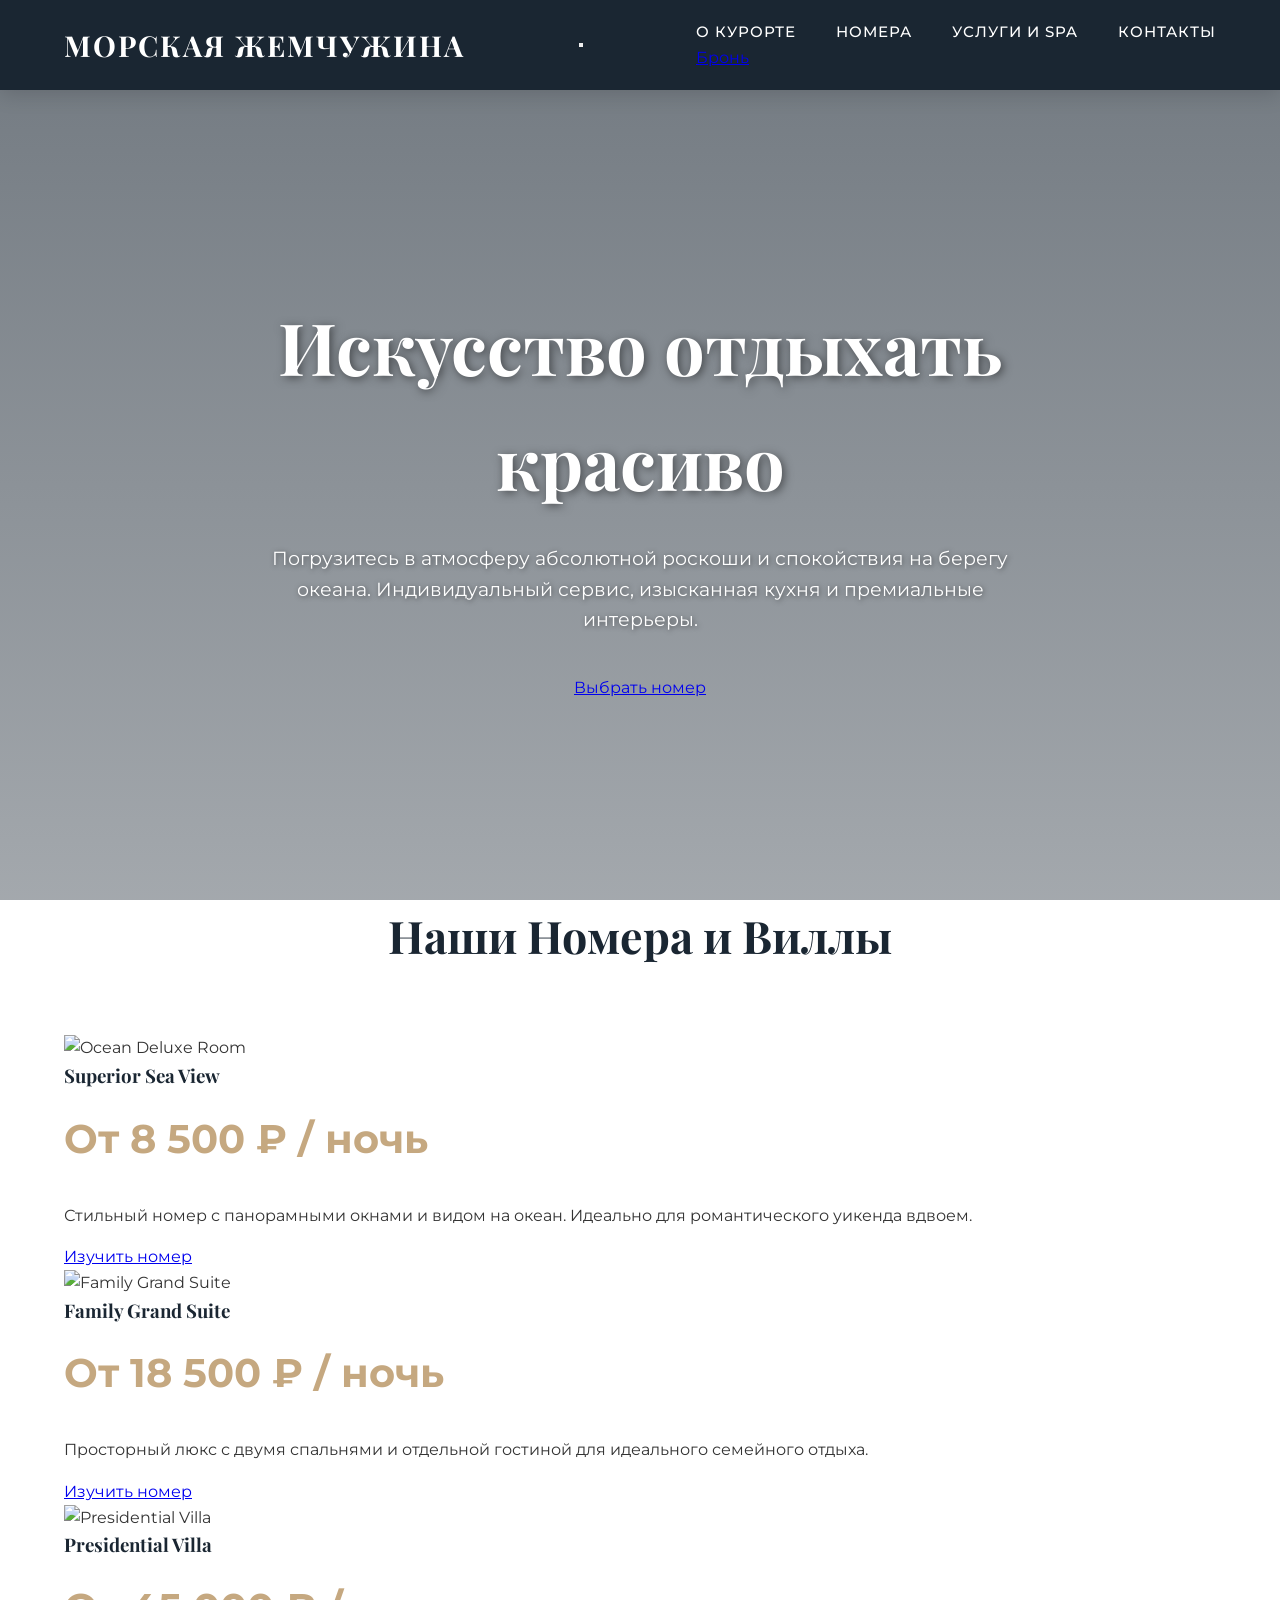
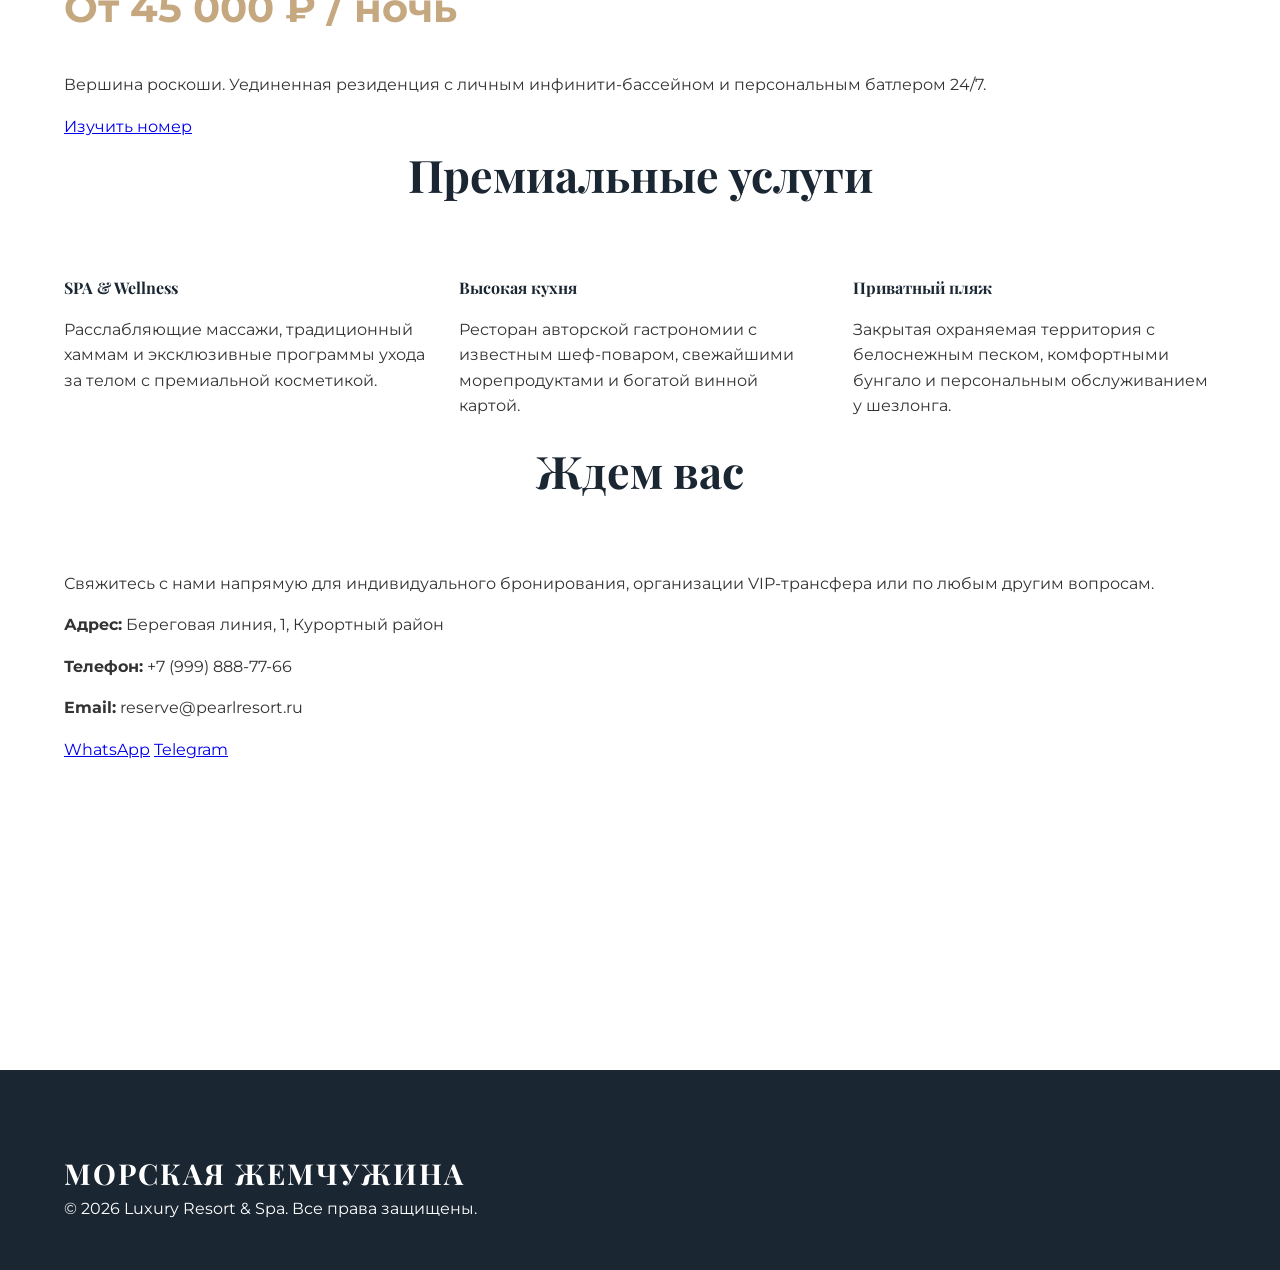
==== index.html @ 967116d2 "fixing the update problem" ====
<!DOCTYPE html>
<html lang="ru">
<head>
    <meta charset="UTF-8">
    <meta name="viewport" content="width=device-width, initial-scale=1.0">
    <meta name="description" content="Роскошный отдых в отеле Морская Жемчужина. Премиальные номера, SPA и безупречный сервис.">
    <title>Морская Жемчужина | Luxury Resort & Spa</title>
    <link rel="preconnect" href="https://fonts.googleapis.com">
    <link rel="preconnect" href="https://fonts.gstatic.com" crossorigin>
    <link href="https://fonts.googleapis.com/css2?family=Montserrat:wght@300;400;500;600&family=Playfair+Display:ital,wght@0,400;0,600;1,400&display=swap" rel="stylesheet">
    <link rel="stylesheet" href="style.css">
</head>

<body>

    <header id="navbar">
        <div class="container nav-wrapper">
            <a href="index.html" class="logo">Морская Жемчужина</a>

            <button
                type="button"
                class="nav-toggle"
                id="nav-toggle"
                aria-label="Открыть меню"
                aria-expanded="false"
                aria-controls="main-nav"
            >
                <span class="nav-toggle-bar"></span>
                <span class="nav-toggle-bar"></span>
                <span class="nav-toggle-bar"></span>
            </button>

            <nav id="main-nav" class="main-nav" aria-label="Основная навигация">
                <ul class="nav-links">
                    <li><a href="#about">О курорте</a></li>
                    <li><a href="#rooms">Номера</a></li>
                    <li><a href="#services">Услуги и SPA</a></li>
                    <li><a href="#contacts">Контакты</a></li>
                </ul>
                <a href="#rooms" class="btn btn-gold header-btn mobile-book-btn">Бронь</a>
            </nav>
        </div>
    </header>
    <div class="nav-overlay" id="nav-overlay" hidden></div>

    <section class="hero" id="about">
        <div class="hero-overlay"></div>
        <div class="hero-content container">
            <h1>Искусство отдыхать красиво</h1>
            <p>Погрузитесь в атмосферу абсолютной роскоши и спокойствия на берегу океана. Индивидуальный сервис, изысканная кухня и премиальные интерьеры.</p>
            <a href="#rooms" class="btn btn-gold">Выбрать номер</a>
        </div>
    </section>

    <section id="rooms" class="container">
        <h2 class="section-title">Наши Номера и Виллы</h2>
        <div class="grid">
            
           <div class="card">
            <div class="card-img-wrapper">
                    <img src="https://images.unsplash.com/photo-1611892440504-42a792e24d32?auto=format&fit=crop&w=600&q=80" alt="Ocean Deluxe Room">
                </div>
                         <h3>Superior Sea View</h3>
              <p class="price-tag">От 8 500 ₽ / ночь</p>
               <p class="room-desc">Стильный номер с панорамными окнами и видом на океан. Идеально для романтического уикенда вдвоем.</p>
         <a href="room-standard.html" class="btn btn-gold">Изучить номер</a>
</div>

            <div class="card">
                <div class="card-img-wrapper">
                    <img src="https://images.unsplash.com/photo-1560448204-e02f11c3d0e2?auto=format&fit=crop&w=600&q=80" alt="Family Grand Suite">
                </div>
                <h3>Family Grand Suite</h3>
                <p class="price-tag">От 18 500 ₽ / ночь</p>
                <p class="room-desc">Просторный люкс с двумя спальнями и отдельной гостиной для идеального семейного отдыха.</p>
                <a href="room-family.html" class="btn btn-gold">Изучить номер</a>
            </div>

            <div class="card">
                <div class="card-img-wrapper">
                    <img src="https://images.unsplash.com/photo-1510798831971-661eb04b3739?auto=format&fit=crop&w=600&q=80" alt="Presidential Villa">
                </div>
                <h3>Presidential Villa</h3>
                <p class="price-tag">От 45 000 ₽ / ночь</p>
                <p class="room-desc">Вершина роскоши. Уединенная резиденция с личным инфинити-бассейном и персональным батлером 24/7.</p>
                <a href="room-villa.html" class="btn btn-gold">Изучить номер</a>
            </div>

        </div>
    </section>

    <section id="services" class="services">
        <div class="container">
            <h2 class="section-title">Премиальные услуги</h2>
            <div class="services-grid">
                <div class="service-item">
                    <h4>SPA & Wellness</h4>
                    <p>Расслабляющие массажи, традиционный хаммам и эксклюзивные программы ухода за телом с премиальной косметикой.</p>
                </div>
                <div class="service-item">
                    <h4>Высокая кухня</h4>
                    <p>Ресторан авторской гастрономии с известным шеф-поваром, свежайшими морепродуктами и богатой винной картой.</p>
                </div>
                <div class="service-item">
                    <h4>Приватный пляж</h4>
                    <p>Закрытая охраняемая территория с белоснежным песком, комфортными бунгало и персональным обслуживанием у шезлонга.</p>
                </div>
            </div>
        </div>
    </section>

    <section id="contacts" class="container">
        <h2 class="section-title">Ждем вас</h2>
        <p class="contact-subtitle">Свяжитесь с нами напрямую для индивидуального бронирования, организации VIP-трансфера или по любым другим вопросам.</p>
        
        <div class="contact-wrapper">
            <div class="contact-info">
                <p><strong>Адрес:</strong> Береговая линия, 1, Курортный район</p>
                <p><strong>Телефон:</strong> +7 (999) 888-77-66</p>
                <p><strong>Email:</strong> reserve@pearlresort.ru</p>
                
                <div class="messengers">
                    <a href="https://wa.me/79998887766?text=Здравствуйте!%20Хочу%20узнать%20наличие%20свободных%20номеров." class="btn whatsapp" target="_blank">WhatsApp</a>
                    <a href="https://t.me/your_telegram" class="btn telegram" target="_blank">Telegram</a>
                </div>
            </div>
            
          <div class="map-container">
                    <iframe src="https://yandex.ru/map-widget/v1/?um=constructor%3Ayour_yandex_map_code_here&amp;source=constructor" width="100%" height="300" frameborder="0"></iframe>
                </div>
        </div>
    </section>

    <footer>
        <div class="container footer-content">
            <div class="logo">Морская Жемчужина</div>
            <p>&copy; 2026 Luxury Resort & Spa. Все права защищены.</p>
        </div>
    </footer>

    <script src="script.js"></script>

    <div id="lightbox-modal">
    <span class="lightbox-close">&times;</span>
    <button class="lightbox-prev">&#10094;</button>
    <img id="lightbox-image" src="" alt="Gallery Preview">
    <button class="lightbox-next">&#10095;</button>
</div>
</body>
</html>
---- style.css ----
/* ==========================================================================
   1. GLOBAL VARIABLES & THEME SETTINGS
   ========================================================================== */
:root {
    --primary-color: #c5a880;       /* Premium Gold / Accent */
    --primary-hover: #b0926a;       /* Darker Gold for hover states */
    --secondary-color: #1a2632;     /* Deep Luxury Slate / Navy */
    --bg-light: #f9f6f0;            /* Warm Vanilla White for backgrounds */
    --text-dark: #333333;           /* Main reading text */
    --text-light: #777777;          /* Secondary reading text */
    --white: #ffffff;
    --black: #000000;
    --border-color: #eaeaea;
    --transition-smooth: all 0.3s ease;
    --box-shadow: 0 10px 30px rgba(0, 0, 0, 0.08);
    --box-shadow-hover: 0 15px 40px rgba(0, 0, 0, 0.15);
}

/* ==========================================================================
   2. RESET & BASE TYPOGRAPHY
   ========================================================================== */
* {
    box-sizing: border-box;
    margin: 0;
    padding: 0;
}

html {
    scroll-behavior: smooth; /* Smooth anchor scrolling */
}

body {
    font-family: 'Montserrat', sans-serif;
    color: var(--text-dark);
    background-color: var(--white);
    line-height: 1.6;
    overflow-x: hidden;
}

/* Typography styles for headings */
h1, h2, h3, h4, h5, h6 {
    font-family: 'Playfair Display', serif;
    font-weight: 700;
    color: var(--secondary-color);
    margin-bottom: 1rem;
}

p {
    margin-bottom: 1rem;
}

/* Prevent layout scrolling when interactive layers (menus/galleries) are active */
body.no-scroll, body.lightbox-open {
    overflow: hidden !important;
}

.container {
    width: 90%;
    max-width: 1200px;
    margin: 0 auto;
}

/* ==========================================================================
   3. HEADER & DESKTOP NAVIGATION
   ========================================================================== */
header {
    background-color: var(--secondary-color);
    padding: 1.5rem 0;
    position: sticky;
    top: 0;
    z-index: 100;
    box-shadow: 0 4px 20px rgba(0,0,0,0.15);
    transition: background-color 0.4s ease, padding 0.4s ease;
}

header.header-scrolled {
    padding: 0.8rem 0;
    background-color: rgba(26, 38, 50, 0.95);
}

.nav-wrapper {
    display: flex;
    justify-content: space-between;
    align-items: center;
}

.logo {
    color: var(--white);
    font-family: 'Playfair Display', serif;
    font-size: 1.8rem;
    font-weight: 700;
    letter-spacing: 2px;
    text-transform: uppercase;
    text-decoration: none;
}

.logo span {
    color: var(--primary-color);
}

.nav-links {
    list-style: none;
    display: flex;
    gap: 2.5rem;
    align-items: center;
}

.nav-links a {
    color: var(--white);
    text-decoration: none;
    font-weight: 500;
    font-size: 0.95rem;
    text-transform: uppercase;
    letter-spacing: 1px;
    transition: var(--transition-smooth);
    position: relative;
}

/* Hover underline effect */
.nav-links a::after {
    content: '';
    position: absolute;
    bottom: -5px;
    left: 0;
    width: 0;
    height: 2px;
    background-color: var(--primary-color);
    transition: var(--transition-smooth);
}

.nav-links a:hover {
    color: var(--primary-color);
}

.nav-links a:hover::after {
    width: 100%;
}

/* ==========================================================================
   4. MOBILE NAVIGATION (HAMBURGER & OVERLAY) - FIXED BUG
   ========================================================================== */
.burger-menu {
    display: none;
    cursor: pointer;
    background: none;
    border: none;
    z-index: 102;
    padding: 5px;
}

.burger-bar {
    display: block;
    width: 30px;
    height: 3px;
    margin: 6px auto;
    background-color: var(--white);
    transition: var(--transition-smooth);
}

/* THE FIX: Overlay safely hidden until triggered */
.overlay {
    position: fixed;
    top: 0;
    left: 0;
    width: 100%;
    height: 100%;
    background-color: rgba(0, 0, 0, 0.7);
    z-index: 90;
    
    /* These prevent the layer from blocking your website */
    opacity: 0;
    visibility: hidden;
    pointer-events: none; 
    
    transition: opacity 0.3s ease, visibility 0.3s ease;
}

.overlay.active {
    opacity: 1;
    visibility: visible;
    pointer-events: auto; /* Catch clicks only when menu is open */
}

/* ==========================================================================
   5. HERO SECTION
   ========================================================================== */
.hero {
    height: 90vh;
    min-height: 600px;
    background: linear-gradient(rgba(26, 38, 50, 0.6), rgba(26, 38, 50, 0.4)), url('hero-bg.jpg') center/cover no-repeat;
    display: flex;
    align-items: center;
    text-align: center;
    position: relative;
}

.hero-content {
    max-width: 800px;
    margin: 0 auto;
    color: var(--white);
    padding: 0 20px;
}

.hero h1 {
    font-size: 4.5rem;
    color: var(--white);
    margin-bottom: 1.5rem;
    text-shadow: 2px 2px 10px rgba(0,0,0,0.5);
}

.hero p {
    font-size: 1.2rem;
    margin-bottom: 2.5rem;
    text-shadow: 1px 1px 5px rgba(0,0,0,0.5);
}

/* Primary Button Style */
.btn-primary {
    display: inline-block;
    padding: 15px 35px;
    background-color: var(--primary-color);
    color: var(--white);
    text-decoration: none;
    font-size: 1rem;
    font-weight: 600;
    text-transform: uppercase;
    letter-spacing: 1px;
    border: none;
    cursor: pointer;
    transition: var(--transition-smooth);
}

.btn-primary:hover {
    background-color: var(--primary-hover);
    transform: translateY(-3px);
    box-shadow: 0 10px 20px rgba(197, 168, 128, 0.3);
}

/* ==========================================================================
   6. ABOUT US SECTION
   ========================================================================== */
.about-section {
    padding: 6rem 0;
    background-color: var(--white);
}

.about-grid {
    display: grid;
    grid-template-columns: 1fr 1fr;
    gap: 4rem;
    align-items: center;
}

.about-text h2 {
    font-size: 2.5rem;
    margin-bottom: 1.5rem;
}

.about-text p {
    color: var(--text-light);
    font-size: 1.1rem;
    line-height: 1.8;
}

.about-image img {
    width: 100%;
    border-radius: 5px;
    box-shadow: var(--box-shadow);
}

/* ==========================================================================
   7. SERVICES / AMENITIES GRID
   ========================================================================== */
.services-section {
    padding: 6rem 0;
    background-color: var(--bg-light);
    text-align: center;
}

.services-section h2 {
    font-size: 2.5rem;
    margin-bottom: 3rem;
}

.services-grid {
    display: grid;
    grid-template-columns: repeat(auto-fit, minmax(250px, 1fr));
    gap: 2rem;
}

.service-card {
    background: var(--white);
    padding: 2.5rem;
    border-radius: 5px;
    box-shadow: var(--box-shadow);
    transition: var(--transition-smooth);
}

.service-card:hover {
    transform: translateY(-10px);
    box-shadow: var(--box-shadow-hover);
}

.service-card i {
    font-size: 3rem;
    color: var(--primary-color);
    margin-bottom: 1.5rem;
}

.service-card h3 {
    font-size: 1.4rem;
    margin-bottom: 1rem;
}

.service-card p {
    color: var(--text-light);
    font-size: 0.95rem;
}

/* ==========================================================================
   8. ROOM CATALOG (HOME PAGE CARDS)
   ========================================================================== */
.rooms-section {
    padding: 6rem 0;
    background-color: var(--white);
}

.section-title {
    text-align: center;
    font-size: 2.8rem;
    margin-bottom: 4rem;
}

.rooms-grid {
    display: grid;
    grid-template-columns: repeat(auto-fit, minmax(350px, 1fr));
    gap: 3rem;
}

.room-card {
    background-color: var(--white);
    border-radius: 8px;
    overflow: hidden;
    box-shadow: var(--box-shadow);
    transition: var(--transition-smooth);
}

.room-card:hover {
    box-shadow: var(--box-shadow-hover);
    transform: translateY(-5px);
}

.room-img-wrapper {
    width: 100%;
    height: 250px;
    overflow: hidden;
}

.room-img-wrapper img {
    width: 100%;
    height: 100%;
    object-fit: cover;
    transition: transform 0.5s ease;
}

.room-card:hover .room-img-wrapper img {
    transform: scale(1.05);
}

.room-details {
    padding: 2rem;
}

.room-details h3 {
    font-size: 1.6rem;
    margin-bottom: 0.5rem;
}

.room-price {
    font-size: 1.2rem;
    color: var(--primary-color);
    font-weight: 600;
    margin-bottom: 1rem;
}

.room-features {
    list-style: none;
    margin-bottom: 1.5rem;
    color: var(--text-light);
    font-size: 0.95rem;
}

.room-features li {
    margin-bottom: 0.5rem;
}

.room-features i {
    color: var(--primary-color);
    margin-right: 10px;
}

/* ==========================================================================
   9. INNER ROOM PAGES (DETAILED VIEWS)
   ========================================================================== */
.room-inner-header {
    background-color: var(--secondary-color);
    color: var(--white);
    padding: 4rem 0;
    text-align: center;
}

.room-inner-header h1 {
    color: var(--white);
    font-size: 3rem;
    margin-bottom: 0.5rem;
}

.room-inner-content {
    padding: 5rem 0;
}

.room-gallery-grid {
    display: grid;
    grid-template-columns: 2fr 1fr;
    grid-template-rows: 250px 250px;
    gap: 15px;
    margin-bottom: 3rem;
}

.gallery-main {
    grid-row: 1 / -1;
    height: 100%;
}

.gallery-sub {
    height: 100%;
}

.room-gallery-grid img {
    width: 100%;
    height: 100%;
    object-fit: cover;
    border-radius: 5px;
}

.room-description-split {
    display: grid;
    grid-template-columns: 2fr 1fr;
    gap: 4rem;
}

.room-specs h2 {
    font-size: 2rem;
    margin-bottom: 1.5rem;
    border-bottom: 2px solid var(--border-color);
    padding-bottom: 10px;
}

.room-specs p {
    font-size: 1.1rem;
    line-height: 1.8;
    color: var(--text-light);
    margin-bottom: 2rem;
}

.booking-sidebar {
    background-color: var(--bg-light);
    padding: 2.5rem;
    border-radius: 5px;
    border: 1px solid var(--border-color);
    position: sticky;
    top: 100px;
}

.booking-sidebar h3 {
    font-size: 1.8rem;
    margin-bottom: 1rem;
}

.price-tag {
    font-size: 2.5rem;
    color: var(--primary-color);
    font-weight: bold;
    margin-bottom: 2rem;
    display: block;
}

/* ==========================================================================
   10. INTERACTIVE LIGHTBOX GALLERY - FIXED BUG
   ========================================================================== */
/* Triggers for clicking thumbnails */
.gallery-clickable {
    cursor: pointer;
    transition: opacity 0.2s ease;
}

.gallery-clickable:hover {
    opacity: 0.85;
}

#lightbox-modal {
    position: fixed;
    top: 0;
    left: 0;
    width: 100%;
    height: 100%;
    background-color: rgba(0, 0, 0, 0.85);
    backdrop-filter: blur(10px);
    -webkit-backdrop-filter: blur(10px);
    z-index: 1000;
    display: flex;
    justify-content: center;
    align-items: center;
    
    /* THE FIX: Safe defaults to prevent blocking clicks */
    opacity: 0;
    visibility: hidden;
    pointer-events: none;
    
    transition: opacity 0.3s ease, visibility 0.3s ease;
}

#lightbox-modal.active {
    opacity: 1;
    visibility: visible;
    pointer-events: auto; /* Only intercepts clicks when open */
}

#lightbox-image {
    max-width: 85%;
    max-height: 85vh;
    border-radius: 8px;
    box-shadow: 0 20px 50px rgba(0,0,0,0.6);
    user-select: none;
}

.lightbox-close, .lightbox-prev, .lightbox-next {
    position: absolute;
    color: var(--white);
    font-size: 3rem;
    cursor: pointer;
    background: none;
    border: none;
    padding: 15px;
    transition: color 0.2s;
    z-index: 1001;
    outline: none;
}

.lightbox-close:hover, .lightbox-prev:hover, .lightbox-next:hover {
    color: var(--primary-color);
}

.lightbox-close { top: 20px; right: 40px; font-size: 4rem; }
.lightbox-prev { left: 40px; }
.lightbox-next { right: 40px; }

/* ==========================================================================
   11. FOOTER & CONTACTS
   ========================================================================== */
footer {
    background-color: var(--secondary-color);
    color: var(--white);
    padding: 5rem 0 2rem;
}

.footer-grid {
    display: grid;
    grid-template-columns: repeat(3, 1fr);
    gap: 3rem;
    margin-bottom: 3rem;
}

.footer-col h3 {
    font-family: 'Playfair Display', serif;
    font-size: 1.5rem;
    color: var(--white);
    margin-bottom: 1.5rem;
}

.footer-col p {
    color: #aaaaaa;
    line-height: 1.8;
}

.footer-links {
    list-style: none;
}

.footer-links li {
    margin-bottom: 0.8rem;
}

.footer-links a {
    color: #aaaaaa;
    text-decoration: none;
    transition: color 0.3s ease;
}

.footer-links a:hover {
    color: var(--primary-color);
}

.footer-socials {
    display: flex;
    gap: 15px;
    margin-top: 1rem;
}

.footer-socials a {
    color: var(--white);
    background-color: rgba(255, 255, 255, 0.1);
    width: 40px;
    height: 40px;
    display: flex;
    justify-content: center;
    align-items: center;
    border-radius: 50%;
    transition: var(--transition-smooth);
}

.footer-socials a:hover {
    background-color: var(--primary-color);
}

.footer-bottom {
    text-align: center;
    padding-top: 2rem;
    border-top: 1px solid rgba(255,255,255,0.1);
    color: #aaaaaa;
    font-size: 0.9rem;
}

/* WhatsApp specific button styling */
.btn-whatsapp {
    background-color: #25D366;
    color: white;
    width: 100%;
    text-align: center;
    display: block;
    margin-top: 1rem;
}
.btn-whatsapp:hover {
    background-color: #1ebe58;
}

/* ==========================================================================
   12. MEDIA QUERIES (MOBILE RESPONSIVENESS)
   ========================================================================== */
@media (max-width: 992px) {
    .about-grid {
        grid-template-columns: 1fr;
    }
    .room-gallery-grid {
        grid-template-columns: 1fr;
        grid-template-rows: 300px 200px 200px;
    }
    .room-description-split {
        grid-template-columns: 1fr;
    }
    .footer-grid {
        grid-template-columns: 1fr 1fr;
    }
}

@media (max-width: 768px) {
    /* Mobile Menu Drawer Activation */
    .burger-menu {
        display: block;
    }

    .nav-links {
        position: fixed;
        right: -100%;
        top: 0;
        width: 75%;
        height: 100vh;
        background-color: var(--secondary-color);
        flex-direction: column;
        justify-content: center;
        gap: 2.5rem;
        z-index: 101;
        box-shadow: -5px 0 25px rgba(0,0,0,0.5);
        transition: right 0.4s ease;
    }

    .nav-links.active {
        right: 0;
    }

    /* Burger Animation */
    .burger-menu.active .burger-bar:nth-child(1) {
        transform: translateY(9px) rotate(45deg);
    }
    .burger-menu.active .burger-bar:nth-child(2) {
        opacity: 0;
    }
    .burger-menu.active .burger-bar:nth-child(3) {
        transform: translateY(-9px) rotate(-45deg);
    }

    /* Section Adjustments */
    .hero h1 { font-size: 3rem; }
    .section-title { font-size: 2.2rem; }
    .footer-grid { grid-template-columns: 1fr; }
    
    /* Lightbox Mobile Fixes */
    #lightbox-image {
        max-width: 95%;
    }
    .lightbox-prev, .lightbox-next {
        display: none; /* User swipes on mobile */
    }
    .lightbox-close {
        top: 15px;
        right: 20px;
        font-size: 3rem;
    }
}
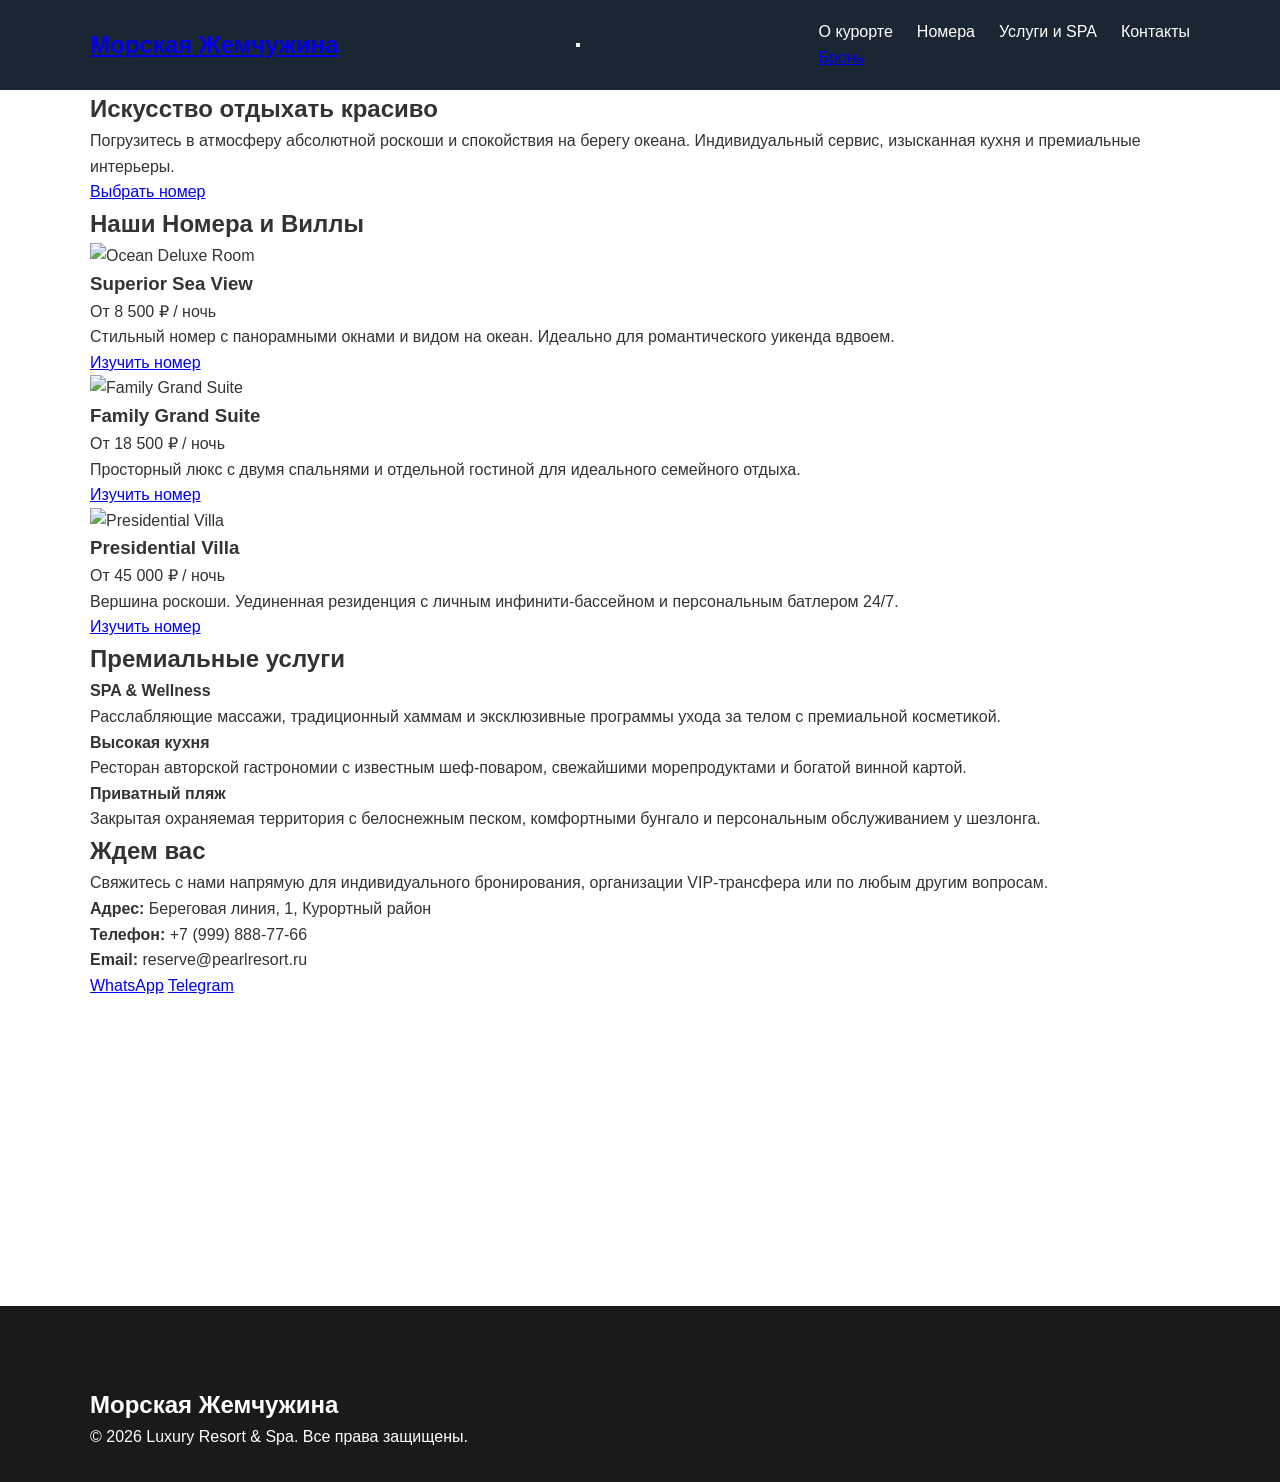
==== commit 8076c95d: "fix of css 2" ====
--- a/index.html
+++ b/index.html
@@ -8,7 +8,7 @@
     <link rel="preconnect" href="https://fonts.googleapis.com">
     <link rel="preconnect" href="https://fonts.gstatic.com" crossorigin>
     <link href="https://fonts.googleapis.com/css2?family=Montserrat:wght@300;400;500;600&family=Playfair+Display:ital,wght@0,400;0,600;1,400&display=swap" rel="stylesheet">
-    <link rel="stylesheet" href="style.css">
+    <link rel="stylesheet" href="style.css?v=2">
 </head>
 
 <body>
--- a/style.css
+++ b/style.css
@@ -1,554 +1,212 @@
 /* ==========================================================================
-   1. GLOBAL VARIABLES & THEME SETTINGS
-   ========================================================================== */
+   HOTEL WEBSITE - FINAL ASSEMBLED STYLE.CSS
+   ========================================================================== */
+
 :root {
-    --primary-color: #c5a880;       /* Premium Gold / Accent */
-    --primary-hover: #b0926a;       /* Darker Gold for hover states */
-    --secondary-color: #1a2632;     /* Deep Luxury Slate / Navy */
-    --bg-light: #f9f6f0;            /* Warm Vanilla White for backgrounds */
-    --text-dark: #333333;           /* Main reading text */
-    --text-light: #777777;          /* Secondary reading text */
+    --primary-color: #d4af37; /* Gold */
+    --secondary-color: #1a1a1a; /* Dark/Luxury */
     --white: #ffffff;
-    --black: #000000;
-    --border-color: #eaeaea;
+    --text-color: #333333;
     --transition-smooth: all 0.3s ease;
-    --box-shadow: 0 10px 30px rgba(0, 0, 0, 0.08);
-    --box-shadow-hover: 0 15px 40px rgba(0, 0, 0, 0.15);
-}
-
-/* ==========================================================================
-   2. RESET & BASE TYPOGRAPHY
-   ========================================================================== */
-* {
-    box-sizing: border-box;
-    margin: 0;
-    padding: 0;
-}
-
-html {
-    scroll-behavior: smooth; /* Smooth anchor scrolling */
-}
-
-body {
-    font-family: 'Montserrat', sans-serif;
-    color: var(--text-dark);
-    background-color: var(--white);
-    line-height: 1.6;
-    overflow-x: hidden;
-}
-
-/* Typography styles for headings */
-h1, h2, h3, h4, h5, h6 {
-    font-family: 'Playfair Display', serif;
-    font-weight: 700;
-    color: var(--secondary-color);
-    margin-bottom: 1rem;
-}
-
-p {
-    margin-bottom: 1rem;
-}
-
-/* Prevent layout scrolling when interactive layers (menus/galleries) are active */
-body.no-scroll, body.lightbox-open {
-    overflow: hidden !important;
-}
-
-.container {
-    width: 90%;
-    max-width: 1200px;
-    margin: 0 auto;
-}
-
-/* ==========================================================================
-   3. HEADER & DESKTOP NAVIGATION
-   ========================================================================== */
-header {
-    background-color: var(--secondary-color);
-    padding: 1.5rem 0;
-    position: sticky;
-    top: 0;
-    z-index: 100;
-    box-shadow: 0 4px 20px rgba(0,0,0,0.15);
-    transition: background-color 0.4s ease, padding 0.4s ease;
-}
-
-header.header-scrolled {
-    padding: 0.8rem 0;
-    background-color: rgba(26, 38, 50, 0.95);
-}
-
-.nav-wrapper {
-    display: flex;
-    justify-content: space-between;
-    align-items: center;
-}
-
-.logo {
-    color: var(--white);
-    font-family: 'Playfair Display', serif;
-    font-size: 1.8rem;
-    font-weight: 700;
-    letter-spacing: 2px;
-    text-transform: uppercase;
-    text-decoration: none;
-}
-
-.logo span {
+}
+
+* { 
+    margin: 0; 
+    padding: 0; 
+    box-sizing: border-box; 
+}
+
+body { 
+    font-family: 'Inter', sans-serif; 
+    color: var(--text-color); 
+    line-height: 1.6; 
+}
+
+/* ==========================================================================
+   1. GLOBAL FIXES (IMAGES & ICONS)
+   ========================================================================== */
+/* THE FIX: Prevents large images from exploding past their containers */
+img {
+    max-width: 100%;
+    height: auto;
+    object-fit: cover;
+}
+
+/* THE FIX: Forces all icons to use the gold primary color */
+i, .fas, .fab, .icon, svg {
     color: var(--primary-color);
 }
 
-.nav-links {
-    list-style: none;
-    display: flex;
-    gap: 2.5rem;
-    align-items: center;
-}
-
-.nav-links a {
-    color: var(--white);
-    text-decoration: none;
-    font-weight: 500;
-    font-size: 0.95rem;
-    text-transform: uppercase;
-    letter-spacing: 1px;
-    transition: var(--transition-smooth);
-    position: relative;
-}
-
-/* Hover underline effect */
-.nav-links a::after {
-    content: '';
-    position: absolute;
-    bottom: -5px;
-    left: 0;
-    width: 0;
-    height: 2px;
-    background-color: var(--primary-color);
-    transition: var(--transition-smooth);
+.container { 
+    width: 90%; 
+    max-width: 1100px; 
+    margin: 0 auto; 
+}
+
+/* ==========================================================================
+   2. NAVIGATION & HEADER
+   ========================================================================== */
+header { 
+    background-color: var(--secondary-color); 
+    color: var(--white); 
+    padding: 1rem 0; 
+    position: sticky; 
+    top: 0; 
+    z-index: 100; 
+}
+
+.nav-wrapper { 
+    display: flex; 
+    justify-content: space-between; 
+    align-items: center; 
+}
+
+.logo { 
+    font-size: 1.5rem; 
+    font-weight: bold; 
+}
+
+.nav-links { 
+    list-style: none; 
+    display: flex; 
+    gap: 1.5rem; 
+}
+
+.nav-links a { 
+    color: var(--white); 
+    text-decoration: none; 
+    font-weight: 500; 
+    transition: color 0.3s ease;
 }
 
 .nav-links a:hover {
     color: var(--primary-color);
 }
 
-.nav-links a:hover::after {
-    width: 100%;
-}
-
-/* ==========================================================================
-   4. MOBILE NAVIGATION (HAMBURGER & OVERLAY) - FIXED BUG
-   ========================================================================== */
+/* Burger Menu (Hidden on Desktop) */
 .burger-menu {
     display: none;
     cursor: pointer;
-    background: none;
-    border: none;
     z-index: 102;
-    padding: 5px;
 }
 
 .burger-bar {
-    display: block;
-    width: 30px;
+    width: 25px;
     height: 3px;
-    margin: 6px auto;
     background-color: var(--white);
-    transition: var(--transition-smooth);
-}
-
-/* THE FIX: Overlay safely hidden until triggered */
-.overlay {
-    position: fixed;
-    top: 0;
-    left: 0;
-    width: 100%;
-    height: 100%;
-    background-color: rgba(0, 0, 0, 0.7);
-    z-index: 90;
-    
-    /* These prevent the layer from blocking your website */
-    opacity: 0;
-    visibility: hidden;
-    pointer-events: none; 
-    
-    transition: opacity 0.3s ease, visibility 0.3s ease;
-}
-
-.overlay.active {
-    opacity: 1;
-    visibility: visible;
-    pointer-events: auto; /* Catch clicks only when menu is open */
-}
-
-/* ==========================================================================
-   5. HERO SECTION
-   ========================================================================== */
-.hero {
-    height: 90vh;
-    min-height: 600px;
-    background: linear-gradient(rgba(26, 38, 50, 0.6), rgba(26, 38, 50, 0.4)), url('hero-bg.jpg') center/cover no-repeat;
-    display: flex;
-    align-items: center;
-    text-align: center;
-    position: relative;
-}
-
-.hero-content {
-    max-width: 800px;
-    margin: 0 auto;
-    color: var(--white);
-    padding: 0 20px;
-}
-
-.hero h1 {
-    font-size: 4.5rem;
-    color: var(--white);
-    margin-bottom: 1.5rem;
-    text-shadow: 2px 2px 10px rgba(0,0,0,0.5);
-}
-
-.hero p {
-    font-size: 1.2rem;
-    margin-bottom: 2.5rem;
-    text-shadow: 1px 1px 5px rgba(0,0,0,0.5);
-}
-
-/* Primary Button Style */
-.btn-primary {
-    display: inline-block;
-    padding: 15px 35px;
-    background-color: var(--primary-color);
-    color: var(--white);
-    text-decoration: none;
-    font-size: 1rem;
-    font-weight: 600;
-    text-transform: uppercase;
-    letter-spacing: 1px;
-    border: none;
-    cursor: pointer;
-    transition: var(--transition-smooth);
-}
-
-.btn-primary:hover {
-    background-color: var(--primary-hover);
-    transform: translateY(-3px);
-    box-shadow: 0 10px 20px rgba(197, 168, 128, 0.3);
-}
-
-/* ==========================================================================
-   6. ABOUT US SECTION
-   ========================================================================== */
-.about-section {
-    padding: 6rem 0;
-    background-color: var(--white);
-}
-
-.about-grid {
-    display: grid;
-    grid-template-columns: 1fr 1fr;
-    gap: 4rem;
-    align-items: center;
-}
-
-.about-text h2 {
-    font-size: 2.5rem;
-    margin-bottom: 1.5rem;
-}
-
-.about-text p {
-    color: var(--text-light);
-    font-size: 1.1rem;
-    line-height: 1.8;
-}
-
-.about-image img {
-    width: 100%;
-    border-radius: 5px;
-    box-shadow: var(--box-shadow);
-}
-
-/* ==========================================================================
-   7. SERVICES / AMENITIES GRID
-   ========================================================================== */
-.services-section {
-    padding: 6rem 0;
-    background-color: var(--bg-light);
-    text-align: center;
-}
-
-.services-section h2 {
-    font-size: 2.5rem;
-    margin-bottom: 3rem;
-}
-
-.services-grid {
-    display: grid;
-    grid-template-columns: repeat(auto-fit, minmax(250px, 1fr));
+    margin: 5px 0;
+    transition: all 0.3s ease;
+}
+
+/* ==========================================================================
+   3. INNER ROOM PAGE SPECIFICS
+   ========================================================================== */
+.room-inner-header { 
+    background-color: var(--secondary-color); 
+    color: var(--white); 
+    padding: 4rem 0; 
+    text-align: center; 
+}
+
+.room-inner-header h1 { 
+    color: var(--white); 
+    font-size: 3rem; 
+    margin-bottom: 0.5rem; 
+}
+
+.room-inner-content { 
+    padding: 5rem 0; 
+}
+
+.room-gallery-grid { 
+    display: grid; 
+    grid-template-columns: 2fr 1fr; 
+    grid-template-rows: 250px 250px; 
+    gap: 15px; 
+    margin-bottom: 3rem; 
+}
+
+.gallery-main { 
+    grid-row: 1 / -1; 
+    height: 100%; 
+}
+
+.gallery-sub { 
+    height: 100%; 
+}
+
+.room-gallery-grid img { 
+    width: 100%; 
+    height: 100%; 
+    object-fit: cover; 
+    border-radius: 5px; 
+}
+
+.room-description-split { 
+    display: grid; 
     gap: 2rem;
 }
 
-.service-card {
-    background: var(--white);
-    padding: 2.5rem;
-    border-radius: 5px;
-    box-shadow: var(--box-shadow);
-    transition: var(--transition-smooth);
-}
-
-.service-card:hover {
-    transform: translateY(-10px);
-    box-shadow: var(--box-shadow-hover);
-}
-
-.service-card i {
-    font-size: 3rem;
-    color: var(--primary-color);
-    margin-bottom: 1.5rem;
-}
-
-.service-card h3 {
-    font-size: 1.4rem;
-    margin-bottom: 1rem;
-}
-
-.service-card p {
-    color: var(--text-light);
-    font-size: 0.95rem;
-}
-
-/* ==========================================================================
-   8. ROOM CATALOG (HOME PAGE CARDS)
-   ========================================================================== */
-.rooms-section {
-    padding: 6rem 0;
-    background-color: var(--white);
-}
-
-.section-title {
-    text-align: center;
-    font-size: 2.8rem;
-    margin-bottom: 4rem;
-}
-
-.rooms-grid {
-    display: grid;
-    grid-template-columns: repeat(auto-fit, minmax(350px, 1fr));
-    gap: 3rem;
-}
-
-.room-card {
-    background-color: var(--white);
-    border-radius: 8px;
-    overflow: hidden;
-    box-shadow: var(--box-shadow);
-    transition: var(--transition-smooth);
-}
-
-.room-card:hover {
-    box-shadow: var(--box-shadow-hover);
-    transform: translateY(-5px);
-}
-
-.room-img-wrapper {
-    width: 100%;
-    height: 250px;
-    overflow: hidden;
-}
-
-.room-img-wrapper img {
-    width: 100%;
-    height: 100%;
-    object-fit: cover;
-    transition: transform 0.5s ease;
-}
-
-.room-card:hover .room-img-wrapper img {
-    transform: scale(1.05);
-}
-
-.room-details {
-    padding: 2rem;
-}
-
-.room-details h3 {
-    font-size: 1.6rem;
-    margin-bottom: 0.5rem;
-}
-
-.room-price {
-    font-size: 1.2rem;
-    color: var(--primary-color);
-    font-weight: 600;
-    margin-bottom: 1rem;
-}
-
-.room-features {
-    list-style: none;
-    margin-bottom: 1.5rem;
-    color: var(--text-light);
-    font-size: 0.95rem;
-}
-
-.room-features li {
-    margin-bottom: 0.5rem;
-}
-
-.room-features i {
-    color: var(--primary-color);
-    margin-right: 10px;
-}
-
-/* ==========================================================================
-   9. INNER ROOM PAGES (DETAILED VIEWS)
-   ========================================================================== */
-.room-inner-header {
-    background-color: var(--secondary-color);
-    color: var(--white);
-    padding: 4rem 0;
-    text-align: center;
-}
-
-.room-inner-header h1 {
-    color: var(--white);
-    font-size: 3rem;
-    margin-bottom: 0.5rem;
-}
-
-.room-inner-content {
-    padding: 5rem 0;
-}
-
-.room-gallery-grid {
-    display: grid;
-    grid-template-columns: 2fr 1fr;
-    grid-template-rows: 250px 250px;
-    gap: 15px;
-    margin-bottom: 3rem;
-}
-
-.gallery-main {
-    grid-row: 1 / -1;
-    height: 100%;
-}
-
-.gallery-sub {
-    height: 100%;
-}
-
-.room-gallery-grid img {
-    width: 100%;
-    height: 100%;
-    object-fit: cover;
-    border-radius: 5px;
-}
-
-.room-description-split {
-    display: grid;
-    grid-template-columns: 2fr 1fr;
-    gap: 4rem;
-}
-
-.room-specs h2 {
-    font-size: 2rem;
-    margin-bottom: 1.5rem;
-    border-bottom: 2px solid var(--border-color);
-    padding-bottom: 10px;
-}
-
-.room-specs p {
-    font-size: 1.1rem;
-    line-height: 1.8;
-    color: var(--text-light);
-    margin-bottom: 2rem;
-}
-
-.booking-sidebar {
-    background-color: var(--bg-light);
-    padding: 2.5rem;
-    border-radius: 5px;
-    border: 1px solid var(--border-color);
-    position: sticky;
-    top: 100px;
-}
-
-.booking-sidebar h3 {
-    font-size: 1.8rem;
-    margin-bottom: 1rem;
-}
-
-.price-tag {
-    font-size: 2.5rem;
-    color: var(--primary-color);
-    font-weight: bold;
-    margin-bottom: 2rem;
-    display: block;
-}
-
-/* ==========================================================================
-   10. INTERACTIVE LIGHTBOX GALLERY - FIXED BUG
-   ========================================================================== */
-/* Triggers for clicking thumbnails */
-.gallery-clickable {
-    cursor: pointer;
-    transition: opacity 0.2s ease;
-}
-
-.gallery-clickable:hover {
-    opacity: 0.85;
+/* ==========================================================================
+   4. INTERACTIVE LIGHTBOX GALLERY
+   ========================================================================== */
+.gallery-clickable { 
+    cursor: pointer; 
+    transition: opacity 0.2s ease; 
+}
+
+.gallery-clickable:hover { 
+    opacity: 0.85; 
 }
 
 #lightbox-modal {
-    position: fixed;
-    top: 0;
-    left: 0;
-    width: 100%;
+    position: fixed; 
+    top: 0; 
+    left: 0; 
+    width: 100%; 
     height: 100%;
     background-color: rgba(0, 0, 0, 0.85);
     backdrop-filter: blur(10px);
     -webkit-backdrop-filter: blur(10px);
-    z-index: 1000;
-    display: flex;
-    justify-content: center;
+    z-index: 1000; 
+    display: flex; 
+    justify-content: center; 
     align-items: center;
-    
-    /* THE FIX: Safe defaults to prevent blocking clicks */
-    opacity: 0;
-    visibility: hidden;
+    opacity: 0; 
+    visibility: hidden; 
     pointer-events: none;
-    
     transition: opacity 0.3s ease, visibility 0.3s ease;
 }
 
-#lightbox-modal.active {
-    opacity: 1;
-    visibility: visible;
-    pointer-events: auto; /* Only intercepts clicks when open */
+#lightbox-modal.active { 
+    opacity: 1; 
+    visibility: visible; 
+    pointer-events: auto; 
 }
 
 #lightbox-image {
-    max-width: 85%;
-    max-height: 85vh;
+    max-width: 85%; 
+    max-height: 85vh; 
     border-radius: 8px;
-    box-shadow: 0 20px 50px rgba(0,0,0,0.6);
+    box-shadow: 0 20px 50px rgba(0,0,0,0.6); 
     user-select: none;
 }
 
 .lightbox-close, .lightbox-prev, .lightbox-next {
-    position: absolute;
-    color: var(--white);
-    font-size: 3rem;
+    position: absolute; 
+    color: var(--white); 
+    font-size: 3rem; 
     cursor: pointer;
-    background: none;
-    border: none;
-    padding: 15px;
+    background: none; 
+    border: none; 
+    padding: 15px; 
     transition: color 0.2s;
-    z-index: 1001;
+    z-index: 1001; 
     outline: none;
 }
 
-.lightbox-close:hover, .lightbox-prev:hover, .lightbox-next:hover {
-    color: var(--primary-color);
+.lightbox-close:hover, .lightbox-prev:hover, .lightbox-next:hover { 
+    color: var(--primary-color); 
 }
 
 .lightbox-close { top: 20px; right: 40px; font-size: 4rem; }
@@ -556,137 +214,107 @@
 .lightbox-next { right: 40px; }
 
 /* ==========================================================================
-   11. FOOTER & CONTACTS
-   ========================================================================== */
-footer {
-    background-color: var(--secondary-color);
-    color: var(--white);
-    padding: 5rem 0 2rem;
-}
-
-.footer-grid {
-    display: grid;
-    grid-template-columns: repeat(3, 1fr);
-    gap: 3rem;
-    margin-bottom: 3rem;
-}
-
-.footer-col h3 {
-    font-family: 'Playfair Display', serif;
-    font-size: 1.5rem;
-    color: var(--white);
-    margin-bottom: 1.5rem;
-}
-
-.footer-col p {
-    color: #aaaaaa;
-    line-height: 1.8;
-}
-
-.footer-links {
-    list-style: none;
-}
-
-.footer-links li {
-    margin-bottom: 0.8rem;
-}
-
-.footer-links a {
-    color: #aaaaaa;
-    text-decoration: none;
-    transition: color 0.3s ease;
-}
-
-.footer-links a:hover {
-    color: var(--primary-color);
-}
-
-.footer-socials {
-    display: flex;
-    gap: 15px;
-    margin-top: 1rem;
-}
-
-.footer-socials a {
-    color: var(--white);
-    background-color: rgba(255, 255, 255, 0.1);
-    width: 40px;
-    height: 40px;
-    display: flex;
-    justify-content: center;
-    align-items: center;
-    border-radius: 50%;
-    transition: var(--transition-smooth);
-}
-
-.footer-socials a:hover {
-    background-color: var(--primary-color);
-}
-
-.footer-bottom {
-    text-align: center;
-    padding-top: 2rem;
-    border-top: 1px solid rgba(255,255,255,0.1);
-    color: #aaaaaa;
-    font-size: 0.9rem;
-}
-
-/* WhatsApp specific button styling */
-.btn-whatsapp {
-    background-color: #25D366;
-    color: white;
-    width: 100%;
-    text-align: center;
-    display: block;
-    margin-top: 1rem;
-}
-.btn-whatsapp:hover {
-    background-color: #1ebe58;
-}
-
-/* ==========================================================================
-   12. MEDIA QUERIES (MOBILE RESPONSIVENESS)
+   5. FOOTER & CONTACTS
+   ========================================================================== */
+footer { 
+    background-color: var(--secondary-color); 
+    color: var(--white); 
+    padding: 5rem 0 2rem; 
+}
+
+.footer-grid { 
+    display: grid; 
+    grid-template-columns: repeat(3, 1fr); 
+    gap: 3rem; 
+    margin-bottom: 3rem; 
+}
+
+.footer-col h3 { 
+    font-family: 'Playfair Display', serif; 
+    font-size: 1.5rem; 
+    color: var(--white); 
+    margin-bottom: 1.5rem; 
+}
+
+.footer-col p { 
+    color: #aaaaaa; 
+    line-height: 1.8; 
+}
+
+.footer-links { list-style: none; }
+.footer-links li { margin-bottom: 0.8rem; }
+.footer-links a { color: #aaaaaa; text-decoration: none; transition: color 0.3s ease; }
+.footer-links a:hover { color: var(--primary-color); }
+
+.footer-socials { display: flex; gap: 15px; margin-top: 1rem; }
+.footer-socials a { 
+    color: var(--white); 
+    background-color: rgba(255, 255, 255, 0.1); 
+    width: 40px; 
+    height: 40px; 
+    display: flex; 
+    justify-content: center; 
+    align-items: center; 
+    border-radius: 50%; 
+    transition: var(--transition-smooth); 
+}
+.footer-socials a:hover { background-color: var(--primary-color); }
+
+.footer-bottom { 
+    text-align: center; 
+    padding-top: 2rem; 
+    border-top: 1px solid rgba(255,255,255,0.1); 
+    color: #aaaaaa; 
+    font-size: 0.9rem; 
+}
+
+.btn-whatsapp { 
+    background-color: #25D366; 
+    color: white; 
+    width: 100%; 
+    text-align: center; 
+    display: block; 
+    margin-top: 1rem; 
+    padding: 10px; 
+    border-radius: 5px; 
+    text-decoration: none; 
+    font-weight: bold;
+}
+.btn-whatsapp:hover { background-color: #1ebe58; }
+
+/* ==========================================================================
+   6. MEDIA QUERIES (MOBILE RESPONSIVENESS)
    ========================================================================== */
 @media (max-width: 992px) {
-    .about-grid {
-        grid-template-columns: 1fr;
-    }
+    .about-grid { grid-template-columns: 1fr; }
     .room-gallery-grid {
         grid-template-columns: 1fr;
         grid-template-rows: 300px 200px 200px;
     }
-    .room-description-split {
-        grid-template-columns: 1fr;
-    }
-    .footer-grid {
-        grid-template-columns: 1fr 1fr;
-    }
+    .room-description-split { grid-template-columns: 1fr; }
+    .footer-grid { grid-template-columns: 1fr 1fr; }
 }
 
 @media (max-width: 768px) {
     /* Mobile Menu Drawer Activation */
-    .burger-menu {
-        display: block;
-    }
-
+    .burger-menu { display: block; }
+    
     .nav-links {
-        position: fixed;
-        right: -100%;
-        top: 0;
-        width: 75%;
+        position: fixed; 
+        right: -100%; 
+        top: 0; 
+        width: 75%; 
         height: 100vh;
-        background-color: var(--secondary-color);
+        background-color: var(--secondary-color); 
         flex-direction: column;
-        justify-content: center;
-        gap: 2.5rem;
+        justify-content: center; 
+        gap: 2.5rem; 
         z-index: 101;
-        box-shadow: -5px 0 25px rgba(0,0,0,0.5);
+        box-shadow: -5px 0 25px rgba(0,0,0,0.5); 
         transition: right 0.4s ease;
     }
-
-    .nav-links.active {
-        right: 0;
-    }
+    
+    .nav-links.active { right: 0; }
 
     /* Burger Animation */
     .burger-menu.active .burger-bar:nth-child(1) {
@@ -705,16 +333,11 @@
     .footer-grid { grid-template-columns: 1fr; }
     
     /* Lightbox Mobile Fixes */
-    #lightbox-image {
-        max-width: 95%;
-    }
-    .lightbox-prev, .lightbox-next {
-        display: none; /* User swipes on mobile */
-    }
+    #lightbox-image { max-width: 95%; }
+    .lightbox-prev, .lightbox-next { display: none; /* User swipes on mobile */ }
     .lightbox-close {
         top: 15px;
         right: 20px;
         font-size: 3rem;
     }
-}
-
+}
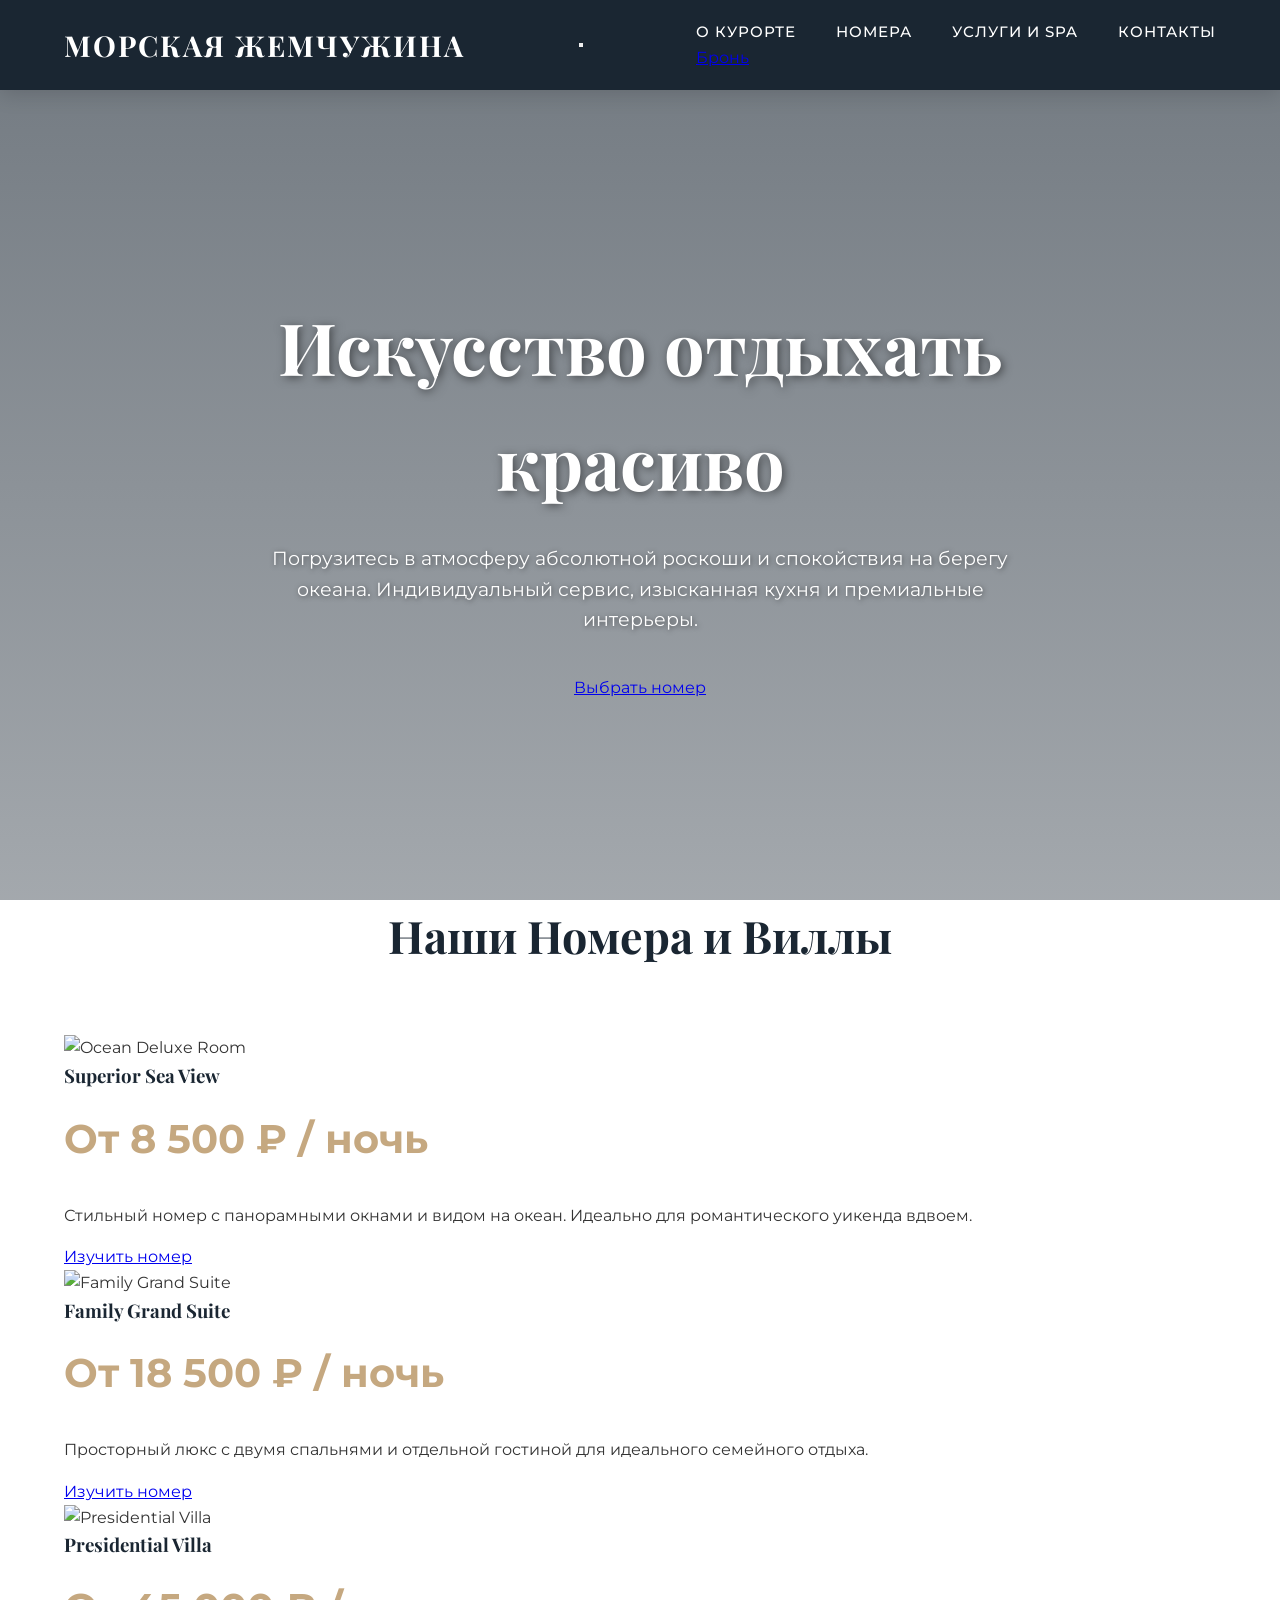
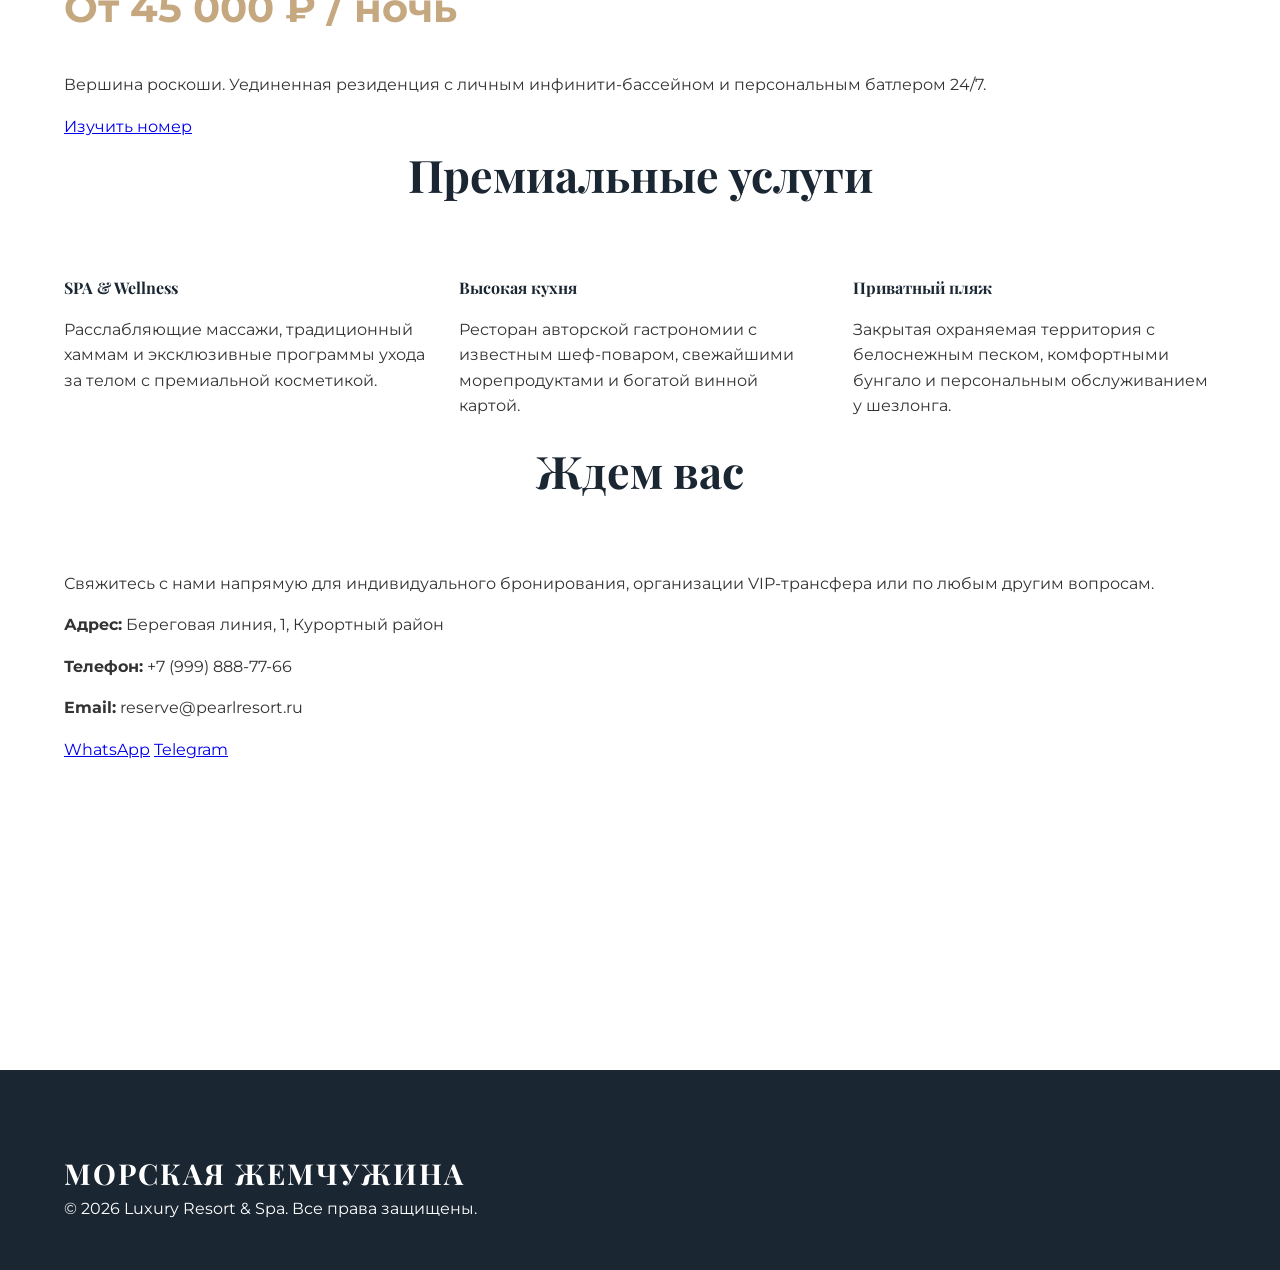
==== commit 3c5470ce: "fixing nu3" ====
--- a/index.html
+++ b/index.html
@@ -8,7 +8,7 @@
     <link rel="preconnect" href="https://fonts.googleapis.com">
     <link rel="preconnect" href="https://fonts.gstatic.com" crossorigin>
     <link href="https://fonts.googleapis.com/css2?family=Montserrat:wght@300;400;500;600&family=Playfair+Display:ital,wght@0,400;0,600;1,400&display=swap" rel="stylesheet">
-    <link rel="stylesheet" href="style.css?v=2">
+    <link rel="stylesheet" href="style.css">
 </head>
 
 <body>
--- a/style.css
+++ b/style.css
@@ -1,212 +1,554 @@
 /* ==========================================================================
-   HOTEL WEBSITE - FINAL ASSEMBLED STYLE.CSS
-   ========================================================================== */
-
+   1. GLOBAL VARIABLES & THEME SETTINGS
+   ========================================================================== */
 :root {
-    --primary-color: #d4af37; /* Gold */
-    --secondary-color: #1a1a1a; /* Dark/Luxury */
+    --primary-color: #c5a880;       /* Premium Gold / Accent */
+    --primary-hover: #b0926a;       /* Darker Gold for hover states */
+    --secondary-color: #1a2632;     /* Deep Luxury Slate / Navy */
+    --bg-light: #f9f6f0;            /* Warm Vanilla White for backgrounds */
+    --text-dark: #333333;           /* Main reading text */
+    --text-light: #777777;          /* Secondary reading text */
     --white: #ffffff;
-    --text-color: #333333;
+    --black: #000000;
+    --border-color: #eaeaea;
     --transition-smooth: all 0.3s ease;
-}
-
-* { 
-    margin: 0; 
-    padding: 0; 
-    box-sizing: border-box; 
-}
-
-body { 
-    font-family: 'Inter', sans-serif; 
-    color: var(--text-color); 
-    line-height: 1.6; 
-}
-
-/* ==========================================================================
-   1. GLOBAL FIXES (IMAGES & ICONS)
-   ========================================================================== */
-/* THE FIX: Prevents large images from exploding past their containers */
-img {
-    max-width: 100%;
-    height: auto;
-    object-fit: cover;
-}
-
-/* THE FIX: Forces all icons to use the gold primary color */
-i, .fas, .fab, .icon, svg {
+    --box-shadow: 0 10px 30px rgba(0, 0, 0, 0.08);
+    --box-shadow-hover: 0 15px 40px rgba(0, 0, 0, 0.15);
+}
+
+/* ==========================================================================
+   2. RESET & BASE TYPOGRAPHY
+   ========================================================================== */
+* {
+    box-sizing: border-box;
+    margin: 0;
+    padding: 0;
+}
+
+html {
+    scroll-behavior: smooth; /* Smooth anchor scrolling */
+}
+
+body {
+    font-family: 'Montserrat', sans-serif;
+    color: var(--text-dark);
+    background-color: var(--white);
+    line-height: 1.6;
+    overflow-x: hidden;
+}
+
+/* Typography styles for headings */
+h1, h2, h3, h4, h5, h6 {
+    font-family: 'Playfair Display', serif;
+    font-weight: 700;
+    color: var(--secondary-color);
+    margin-bottom: 1rem;
+}
+
+p {
+    margin-bottom: 1rem;
+}
+
+/* Prevent layout scrolling when interactive layers (menus/galleries) are active */
+body.no-scroll, body.lightbox-open {
+    overflow: hidden !important;
+}
+
+.container {
+    width: 90%;
+    max-width: 1200px;
+    margin: 0 auto;
+}
+
+/* ==========================================================================
+   3. HEADER & DESKTOP NAVIGATION
+   ========================================================================== */
+header {
+    background-color: var(--secondary-color);
+    padding: 1.5rem 0;
+    position: sticky;
+    top: 0;
+    z-index: 100;
+    box-shadow: 0 4px 20px rgba(0,0,0,0.15);
+    transition: background-color 0.4s ease, padding 0.4s ease;
+}
+
+header.header-scrolled {
+    padding: 0.8rem 0;
+    background-color: rgba(26, 38, 50, 0.95);
+}
+
+.nav-wrapper {
+    display: flex;
+    justify-content: space-between;
+    align-items: center;
+}
+
+.logo {
+    color: var(--white);
+    font-family: 'Playfair Display', serif;
+    font-size: 1.8rem;
+    font-weight: 700;
+    letter-spacing: 2px;
+    text-transform: uppercase;
+    text-decoration: none;
+}
+
+.logo span {
     color: var(--primary-color);
 }
 
-.container { 
-    width: 90%; 
-    max-width: 1100px; 
-    margin: 0 auto; 
-}
-
-/* ==========================================================================
-   2. NAVIGATION & HEADER
-   ========================================================================== */
-header { 
-    background-color: var(--secondary-color); 
-    color: var(--white); 
-    padding: 1rem 0; 
-    position: sticky; 
-    top: 0; 
-    z-index: 100; 
-}
-
-.nav-wrapper { 
-    display: flex; 
-    justify-content: space-between; 
-    align-items: center; 
-}
-
-.logo { 
-    font-size: 1.5rem; 
-    font-weight: bold; 
-}
-
-.nav-links { 
-    list-style: none; 
-    display: flex; 
-    gap: 1.5rem; 
-}
-
-.nav-links a { 
-    color: var(--white); 
-    text-decoration: none; 
-    font-weight: 500; 
-    transition: color 0.3s ease;
+.nav-links {
+    list-style: none;
+    display: flex;
+    gap: 2.5rem;
+    align-items: center;
+}
+
+.nav-links a {
+    color: var(--white);
+    text-decoration: none;
+    font-weight: 500;
+    font-size: 0.95rem;
+    text-transform: uppercase;
+    letter-spacing: 1px;
+    transition: var(--transition-smooth);
+    position: relative;
+}
+
+/* Hover underline effect */
+.nav-links a::after {
+    content: '';
+    position: absolute;
+    bottom: -5px;
+    left: 0;
+    width: 0;
+    height: 2px;
+    background-color: var(--primary-color);
+    transition: var(--transition-smooth);
 }
 
 .nav-links a:hover {
     color: var(--primary-color);
 }
 
-/* Burger Menu (Hidden on Desktop) */
+.nav-links a:hover::after {
+    width: 100%;
+}
+
+/* ==========================================================================
+   4. MOBILE NAVIGATION (HAMBURGER & OVERLAY) - FIXED BUG
+   ========================================================================== */
 .burger-menu {
     display: none;
     cursor: pointer;
+    background: none;
+    border: none;
     z-index: 102;
+    padding: 5px;
 }
 
 .burger-bar {
-    width: 25px;
+    display: block;
+    width: 30px;
     height: 3px;
+    margin: 6px auto;
     background-color: var(--white);
-    margin: 5px 0;
-    transition: all 0.3s ease;
-}
-
-/* ==========================================================================
-   3. INNER ROOM PAGE SPECIFICS
-   ========================================================================== */
-.room-inner-header { 
-    background-color: var(--secondary-color); 
-    color: var(--white); 
-    padding: 4rem 0; 
-    text-align: center; 
-}
-
-.room-inner-header h1 { 
-    color: var(--white); 
-    font-size: 3rem; 
-    margin-bottom: 0.5rem; 
-}
-
-.room-inner-content { 
-    padding: 5rem 0; 
-}
-
-.room-gallery-grid { 
-    display: grid; 
-    grid-template-columns: 2fr 1fr; 
-    grid-template-rows: 250px 250px; 
-    gap: 15px; 
-    margin-bottom: 3rem; 
-}
-
-.gallery-main { 
-    grid-row: 1 / -1; 
-    height: 100%; 
-}
-
-.gallery-sub { 
-    height: 100%; 
-}
-
-.room-gallery-grid img { 
-    width: 100%; 
-    height: 100%; 
-    object-fit: cover; 
-    border-radius: 5px; 
-}
-
-.room-description-split { 
-    display: grid; 
+    transition: var(--transition-smooth);
+}
+
+/* THE FIX: Overlay safely hidden until triggered */
+.overlay {
+    position: fixed;
+    top: 0;
+    left: 0;
+    width: 100%;
+    height: 100%;
+    background-color: rgba(0, 0, 0, 0.7);
+    z-index: 90;
+    
+    /* These prevent the layer from blocking your website */
+    opacity: 0;
+    visibility: hidden;
+    pointer-events: none; 
+    
+    transition: opacity 0.3s ease, visibility 0.3s ease;
+}
+
+.overlay.active {
+    opacity: 1;
+    visibility: visible;
+    pointer-events: auto; /* Catch clicks only when menu is open */
+}
+
+/* ==========================================================================
+   5. HERO SECTION
+   ========================================================================== */
+.hero {
+    height: 90vh;
+    min-height: 600px;
+    background: linear-gradient(rgba(26, 38, 50, 0.6), rgba(26, 38, 50, 0.4)), url('hero-bg.jpg') center/cover no-repeat;
+    display: flex;
+    align-items: center;
+    text-align: center;
+    position: relative;
+}
+
+.hero-content {
+    max-width: 800px;
+    margin: 0 auto;
+    color: var(--white);
+    padding: 0 20px;
+}
+
+.hero h1 {
+    font-size: 4.5rem;
+    color: var(--white);
+    margin-bottom: 1.5rem;
+    text-shadow: 2px 2px 10px rgba(0,0,0,0.5);
+}
+
+.hero p {
+    font-size: 1.2rem;
+    margin-bottom: 2.5rem;
+    text-shadow: 1px 1px 5px rgba(0,0,0,0.5);
+}
+
+/* Primary Button Style */
+.btn-primary {
+    display: inline-block;
+    padding: 15px 35px;
+    background-color: var(--primary-color);
+    color: var(--white);
+    text-decoration: none;
+    font-size: 1rem;
+    font-weight: 600;
+    text-transform: uppercase;
+    letter-spacing: 1px;
+    border: none;
+    cursor: pointer;
+    transition: var(--transition-smooth);
+}
+
+.btn-primary:hover {
+    background-color: var(--primary-hover);
+    transform: translateY(-3px);
+    box-shadow: 0 10px 20px rgba(197, 168, 128, 0.3);
+}
+
+/* ==========================================================================
+   6. ABOUT US SECTION
+   ========================================================================== */
+.about-section {
+    padding: 6rem 0;
+    background-color: var(--white);
+}
+
+.about-grid {
+    display: grid;
+    grid-template-columns: 1fr 1fr;
+    gap: 4rem;
+    align-items: center;
+}
+
+.about-text h2 {
+    font-size: 2.5rem;
+    margin-bottom: 1.5rem;
+}
+
+.about-text p {
+    color: var(--text-light);
+    font-size: 1.1rem;
+    line-height: 1.8;
+}
+
+.about-image img {
+    width: 100%;
+    border-radius: 5px;
+    box-shadow: var(--box-shadow);
+}
+
+/* ==========================================================================
+   7. SERVICES / AMENITIES GRID
+   ========================================================================== */
+.services-section {
+    padding: 6rem 0;
+    background-color: var(--bg-light);
+    text-align: center;
+}
+
+.services-section h2 {
+    font-size: 2.5rem;
+    margin-bottom: 3rem;
+}
+
+.services-grid {
+    display: grid;
+    grid-template-columns: repeat(auto-fit, minmax(250px, 1fr));
     gap: 2rem;
 }
 
-/* ==========================================================================
-   4. INTERACTIVE LIGHTBOX GALLERY
-   ========================================================================== */
-.gallery-clickable { 
-    cursor: pointer; 
-    transition: opacity 0.2s ease; 
-}
-
-.gallery-clickable:hover { 
-    opacity: 0.85; 
+.service-card {
+    background: var(--white);
+    padding: 2.5rem;
+    border-radius: 5px;
+    box-shadow: var(--box-shadow);
+    transition: var(--transition-smooth);
+}
+
+.service-card:hover {
+    transform: translateY(-10px);
+    box-shadow: var(--box-shadow-hover);
+}
+
+.service-card i {
+    font-size: 3rem;
+    color: var(--primary-color);
+    margin-bottom: 1.5rem;
+}
+
+.service-card h3 {
+    font-size: 1.4rem;
+    margin-bottom: 1rem;
+}
+
+.service-card p {
+    color: var(--text-light);
+    font-size: 0.95rem;
+}
+
+/* ==========================================================================
+   8. ROOM CATALOG (HOME PAGE CARDS)
+   ========================================================================== */
+.rooms-section {
+    padding: 6rem 0;
+    background-color: var(--white);
+}
+
+.section-title {
+    text-align: center;
+    font-size: 2.8rem;
+    margin-bottom: 4rem;
+}
+
+.rooms-grid {
+    display: grid;
+    grid-template-columns: repeat(auto-fit, minmax(350px, 1fr));
+    gap: 3rem;
+}
+
+.room-card {
+    background-color: var(--white);
+    border-radius: 8px;
+    overflow: hidden;
+    box-shadow: var(--box-shadow);
+    transition: var(--transition-smooth);
+}
+
+.room-card:hover {
+    box-shadow: var(--box-shadow-hover);
+    transform: translateY(-5px);
+}
+
+.room-img-wrapper {
+    width: 100%;
+    height: 250px;
+    overflow: hidden;
+}
+
+.room-img-wrapper img {
+    width: 100%;
+    height: 100%;
+    object-fit: cover;
+    transition: transform 0.5s ease;
+}
+
+.room-card:hover .room-img-wrapper img {
+    transform: scale(1.05);
+}
+
+.room-details {
+    padding: 2rem;
+}
+
+.room-details h3 {
+    font-size: 1.6rem;
+    margin-bottom: 0.5rem;
+}
+
+.room-price {
+    font-size: 1.2rem;
+    color: var(--primary-color);
+    font-weight: 600;
+    margin-bottom: 1rem;
+}
+
+.room-features {
+    list-style: none;
+    margin-bottom: 1.5rem;
+    color: var(--text-light);
+    font-size: 0.95rem;
+}
+
+.room-features li {
+    margin-bottom: 0.5rem;
+}
+
+.room-features i {
+    color: var(--primary-color);
+    margin-right: 10px;
+}
+
+/* ==========================================================================
+   9. INNER ROOM PAGES (DETAILED VIEWS)
+   ========================================================================== */
+.room-inner-header {
+    background-color: var(--secondary-color);
+    color: var(--white);
+    padding: 4rem 0;
+    text-align: center;
+}
+
+.room-inner-header h1 {
+    color: var(--white);
+    font-size: 3rem;
+    margin-bottom: 0.5rem;
+}
+
+.room-inner-content {
+    padding: 5rem 0;
+}
+
+.room-gallery-grid {
+    display: grid;
+    grid-template-columns: 2fr 1fr;
+    grid-template-rows: 250px 250px;
+    gap: 15px;
+    margin-bottom: 3rem;
+}
+
+.gallery-main {
+    grid-row: 1 / -1;
+    height: 100%;
+}
+
+.gallery-sub {
+    height: 100%;
+}
+
+.room-gallery-grid img {
+    width: 100%;
+    height: 100%;
+    object-fit: cover;
+    border-radius: 5px;
+}
+
+.room-description-split {
+    display: grid;
+    grid-template-columns: 2fr 1fr;
+    gap: 4rem;
+}
+
+.room-specs h2 {
+    font-size: 2rem;
+    margin-bottom: 1.5rem;
+    border-bottom: 2px solid var(--border-color);
+    padding-bottom: 10px;
+}
+
+.room-specs p {
+    font-size: 1.1rem;
+    line-height: 1.8;
+    color: var(--text-light);
+    margin-bottom: 2rem;
+}
+
+.booking-sidebar {
+    background-color: var(--bg-light);
+    padding: 2.5rem;
+    border-radius: 5px;
+    border: 1px solid var(--border-color);
+    position: sticky;
+    top: 100px;
+}
+
+.booking-sidebar h3 {
+    font-size: 1.8rem;
+    margin-bottom: 1rem;
+}
+
+.price-tag {
+    font-size: 2.5rem;
+    color: var(--primary-color);
+    font-weight: bold;
+    margin-bottom: 2rem;
+    display: block;
+}
+
+/* ==========================================================================
+   10. INTERACTIVE LIGHTBOX GALLERY - FIXED BUG
+   ========================================================================== */
+/* Triggers for clicking thumbnails */
+.gallery-clickable {
+    cursor: pointer;
+    transition: opacity 0.2s ease;
+}
+
+.gallery-clickable:hover {
+    opacity: 0.85;
 }
 
 #lightbox-modal {
-    position: fixed; 
-    top: 0; 
-    left: 0; 
-    width: 100%; 
+    position: fixed;
+    top: 0;
+    left: 0;
+    width: 100%;
     height: 100%;
     background-color: rgba(0, 0, 0, 0.85);
     backdrop-filter: blur(10px);
     -webkit-backdrop-filter: blur(10px);
-    z-index: 1000; 
-    display: flex; 
-    justify-content: center; 
+    z-index: 1000;
+    display: flex;
+    justify-content: center;
     align-items: center;
-    opacity: 0; 
-    visibility: hidden; 
+    
+    /* THE FIX: Safe defaults to prevent blocking clicks */
+    opacity: 0;
+    visibility: hidden;
     pointer-events: none;
+    
     transition: opacity 0.3s ease, visibility 0.3s ease;
 }
 
-#lightbox-modal.active { 
-    opacity: 1; 
-    visibility: visible; 
-    pointer-events: auto; 
+#lightbox-modal.active {
+    opacity: 1;
+    visibility: visible;
+    pointer-events: auto; /* Only intercepts clicks when open */
 }
 
 #lightbox-image {
-    max-width: 85%; 
-    max-height: 85vh; 
+    max-width: 85%;
+    max-height: 85vh;
     border-radius: 8px;
-    box-shadow: 0 20px 50px rgba(0,0,0,0.6); 
+    box-shadow: 0 20px 50px rgba(0,0,0,0.6);
     user-select: none;
 }
 
 .lightbox-close, .lightbox-prev, .lightbox-next {
-    position: absolute; 
-    color: var(--white); 
-    font-size: 3rem; 
+    position: absolute;
+    color: var(--white);
+    font-size: 3rem;
     cursor: pointer;
-    background: none; 
-    border: none; 
-    padding: 15px; 
+    background: none;
+    border: none;
+    padding: 15px;
     transition: color 0.2s;
-    z-index: 1001; 
+    z-index: 1001;
     outline: none;
 }
 
-.lightbox-close:hover, .lightbox-prev:hover, .lightbox-next:hover { 
-    color: var(--primary-color); 
+.lightbox-close:hover, .lightbox-prev:hover, .lightbox-next:hover {
+    color: var(--primary-color);
 }
 
 .lightbox-close { top: 20px; right: 40px; font-size: 4rem; }
@@ -214,107 +556,137 @@
 .lightbox-next { right: 40px; }
 
 /* ==========================================================================
-   5. FOOTER & CONTACTS
-   ========================================================================== */
-footer { 
-    background-color: var(--secondary-color); 
-    color: var(--white); 
-    padding: 5rem 0 2rem; 
-}
-
-.footer-grid { 
-    display: grid; 
-    grid-template-columns: repeat(3, 1fr); 
-    gap: 3rem; 
-    margin-bottom: 3rem; 
-}
-
-.footer-col h3 { 
-    font-family: 'Playfair Display', serif; 
-    font-size: 1.5rem; 
-    color: var(--white); 
-    margin-bottom: 1.5rem; 
-}
-
-.footer-col p { 
-    color: #aaaaaa; 
-    line-height: 1.8; 
-}
-
-.footer-links { list-style: none; }
-.footer-links li { margin-bottom: 0.8rem; }
-.footer-links a { color: #aaaaaa; text-decoration: none; transition: color 0.3s ease; }
-.footer-links a:hover { color: var(--primary-color); }
-
-.footer-socials { display: flex; gap: 15px; margin-top: 1rem; }
-.footer-socials a { 
-    color: var(--white); 
-    background-color: rgba(255, 255, 255, 0.1); 
-    width: 40px; 
-    height: 40px; 
-    display: flex; 
-    justify-content: center; 
-    align-items: center; 
-    border-radius: 50%; 
-    transition: var(--transition-smooth); 
-}
-.footer-socials a:hover { background-color: var(--primary-color); }
-
-.footer-bottom { 
-    text-align: center; 
-    padding-top: 2rem; 
-    border-top: 1px solid rgba(255,255,255,0.1); 
-    color: #aaaaaa; 
-    font-size: 0.9rem; 
-}
-
-.btn-whatsapp { 
-    background-color: #25D366; 
-    color: white; 
-    width: 100%; 
-    text-align: center; 
-    display: block; 
-    margin-top: 1rem; 
-    padding: 10px; 
-    border-radius: 5px; 
-    text-decoration: none; 
-    font-weight: bold;
-}
-.btn-whatsapp:hover { background-color: #1ebe58; }
-
-/* ==========================================================================
-   6. MEDIA QUERIES (MOBILE RESPONSIVENESS)
+   11. FOOTER & CONTACTS
+   ========================================================================== */
+footer {
+    background-color: var(--secondary-color);
+    color: var(--white);
+    padding: 5rem 0 2rem;
+}
+
+.footer-grid {
+    display: grid;
+    grid-template-columns: repeat(3, 1fr);
+    gap: 3rem;
+    margin-bottom: 3rem;
+}
+
+.footer-col h3 {
+    font-family: 'Playfair Display', serif;
+    font-size: 1.5rem;
+    color: var(--white);
+    margin-bottom: 1.5rem;
+}
+
+.footer-col p {
+    color: #aaaaaa;
+    line-height: 1.8;
+}
+
+.footer-links {
+    list-style: none;
+}
+
+.footer-links li {
+    margin-bottom: 0.8rem;
+}
+
+.footer-links a {
+    color: #aaaaaa;
+    text-decoration: none;
+    transition: color 0.3s ease;
+}
+
+.footer-links a:hover {
+    color: var(--primary-color);
+}
+
+.footer-socials {
+    display: flex;
+    gap: 15px;
+    margin-top: 1rem;
+}
+
+.footer-socials a {
+    color: var(--white);
+    background-color: rgba(255, 255, 255, 0.1);
+    width: 40px;
+    height: 40px;
+    display: flex;
+    justify-content: center;
+    align-items: center;
+    border-radius: 50%;
+    transition: var(--transition-smooth);
+}
+
+.footer-socials a:hover {
+    background-color: var(--primary-color);
+}
+
+.footer-bottom {
+    text-align: center;
+    padding-top: 2rem;
+    border-top: 1px solid rgba(255,255,255,0.1);
+    color: #aaaaaa;
+    font-size: 0.9rem;
+}
+
+/* WhatsApp specific button styling */
+.btn-whatsapp {
+    background-color: #25D366;
+    color: white;
+    width: 100%;
+    text-align: center;
+    display: block;
+    margin-top: 1rem;
+}
+.btn-whatsapp:hover {
+    background-color: #1ebe58;
+}
+
+/* ==========================================================================
+   12. MEDIA QUERIES (MOBILE RESPONSIVENESS)
    ========================================================================== */
 @media (max-width: 992px) {
-    .about-grid { grid-template-columns: 1fr; }
+    .about-grid {
+        grid-template-columns: 1fr;
+    }
     .room-gallery-grid {
         grid-template-columns: 1fr;
         grid-template-rows: 300px 200px 200px;
     }
-    .room-description-split { grid-template-columns: 1fr; }
-    .footer-grid { grid-template-columns: 1fr 1fr; }
+    .room-description-split {
+        grid-template-columns: 1fr;
+    }
+    .footer-grid {
+        grid-template-columns: 1fr 1fr;
+    }
 }
 
 @media (max-width: 768px) {
     /* Mobile Menu Drawer Activation */
-    .burger-menu { display: block; }
-    
+    .burger-menu {
+        display: block;
+    }
+
     .nav-links {
-        position: fixed; 
-        right: -100%; 
-        top: 0; 
-        width: 75%; 
+        position: fixed;
+        right: -100%;
+        top: 0;
+        width: 75%;
         height: 100vh;
-        background-color: var(--secondary-color); 
+        background-color: var(--secondary-color);
         flex-direction: column;
-        justify-content: center; 
-        gap: 2.5rem; 
+        justify-content: center;
+        gap: 2.5rem;
         z-index: 101;
-        box-shadow: -5px 0 25px rgba(0,0,0,0.5); 
+        box-shadow: -5px 0 25px rgba(0,0,0,0.5);
         transition: right 0.4s ease;
     }
-    
-    .nav-links.active { right: 0; }
+
+    .nav-links.active {
+        right: 0;
+    }
 
     /* Burger Animation */
     .burger-menu.active .burger-bar:nth-child(1) {
@@ -333,11 +705,179 @@
     .footer-grid { grid-template-columns: 1fr; }
     
     /* Lightbox Mobile Fixes */
-    #lightbox-image { max-width: 95%; }
-    .lightbox-prev, .lightbox-next { display: none; /* User swipes on mobile */ }
+    #lightbox-image {
+        max-width: 95%;
+    }
+    .lightbox-prev, .lightbox-next {
+        display: none; /* User swipes on mobile */
+    }
     .lightbox-close {
         top: 15px;
         right: 20px;
         font-size: 3rem;
     }
+}
+
+/* ==========================================================================
+   HOTEL SYSTEM UPGRADES & BUG FIXES (LIGHTBOX, NAV, RESPONSIVE CONSTRAINTS)
+   ========================================================================== */
+
+/* FIX 3 & 5: Universal Responsive Photo Grid & Golden Icons Accents */
+.room-gallery-grid img, 
+.room-card img, 
+.gallery-clickable,
+.room-inner-content img {
+    max-width: 100% !important;
+    height: auto !important;
+    object-fit: cover !important;
+}
+
+i, .fas, .fab, .far, .icon, svg {
+    color: var(--primary-color) !important;
+}
+
+/* FEATURE 1: Frosted Glass Lightbox Modal Layout */
+.gallery-clickable {
+    cursor: pointer;
+    transition: opacity 0.2s ease;
+}
+.gallery-clickable:hover {
+    opacity: 0.85;
+}
+
+#lightbox-modal {
+    position: fixed;
+    top: 0;
+    left: 0;
+    width: 100%;
+    height: 100%;
+    background-color: rgba(0, 0, 0, 0.85);
+    backdrop-filter: blur(10px);
+    -webkit-backdrop-filter: blur(10px);
+    z-index: 2000;
+    display: flex;
+    justify-content: center;
+    align-items: center;
+    opacity: 0;
+    visibility: hidden;
+    pointer-events: none;
+    transition: opacity 0.3s ease, visibility 0.3s ease;
+}
+
+#lightbox-modal.active {
+    opacity: 1;
+    visibility: visible;
+    pointer-events: auto;
+}
+
+.lightbox-content-wrapper {
+    position: relative;
+    max-width: 85%;
+    max-height: 80%;
+    display: flex;
+    justify-content: center;
+    align-items: center;
+}
+
+#lightbox-img {
+    max-width: 100%;
+    max-height: 80vh;
+    object-fit: contain;
+    border-radius: 4px;
+    box-shadow: 0 8px 24px rgba(0,0,0,0.5);
+}
+
+/* Lightbox UI Buttons */
+.lightbox-btn {
+    position: absolute;
+    background: rgba(255, 255, 255, 0.1);
+    border: 1px solid rgba(255, 255, 255, 0.2);
+    color: #fff !important;
+    font-size: 2rem;
+    padding: 10px 20px;
+    cursor: pointer;
+    border-radius: 4px;
+    transition: background 0.2s ease;
+    user-select: none;
+}
+.lightbox-btn:hover {
+    background: var(--primary-color);
+}
+
+#lightbox-prev { left: -80px; }
+#lightbox-next { right: -80px; }
+#lightbox-close {
+    top: -60px;
+    right: 0;
+    padding: 5px 15px;
+    font-size: 1.5rem;
+}
+
+/* FEATURE 2: Mobile Adaptive Hamburger Drawer Layout */
+@media (max-width: 768px) {
+    #lightbox-prev { left: 10px; bottom: -60px; }
+    #lightbox-next { right: 10px; bottom: -60px; }
+    #lightbox-close { top: -50px; right: 10px; }
+    
+    .nav-links {
+        display: none; /* Hidden on mobile by default */
+    }
+    
+    /* Hamburger UI Trigger */
+    .hamburger-menu-btn {
+        display: block;
+        cursor: pointer;
+        z-index: 1001;
+    }
+    .hamburger-line {
+        width: 25px;
+        height: 3px;
+        background-color: var(--white, #fff);
+        margin: 5px 0;
+        transition: transform 0.3s ease, opacity 0.3s ease;
+    }
+    
+    /* Active Drawer States */
+    .mobile-drawer {
+        position: fixed;
+        top: 0;
+        right: -100%;
+        width: 280px;
+        height: 100%;
+        background-color: var(--secondary-color, #1a1a1a);
+        padding: 80px 30px;
+        display: flex;
+        flex-direction: column;
+        gap: 20px;
+        z-index: 1000;
+        transition: right 0.3s ease;
+        box-shadow: -4px 0 15px rgba(0,0,0,0.3);
+    }
+    .mobile-drawer.active {
+        right: 0;
+    }
+    .mobile-nav-link {
+        color: var(--white, #fff);
+        font-size: 1.2rem;
+        text-decoration: none;
+        border-bottom: 1px solid rgba(255,255,255,0.1);
+        padding-bottom: 10px;
+    }
+    
+    .mobile-overlay {
+        position: fixed;
+        top: 0;
+        left: 0;
+        width: 100%;
+        height: 100%;
+        background: rgba(0,0,0,0.5);
+        z-index: 999;
+        opacity: 0;
+        visibility: hidden;
+        transition: opacity 0.3s ease;
+    }
+    .mobile-overlay.active {
+        opacity: 1;
+        visibility: visible;
+    }
 }
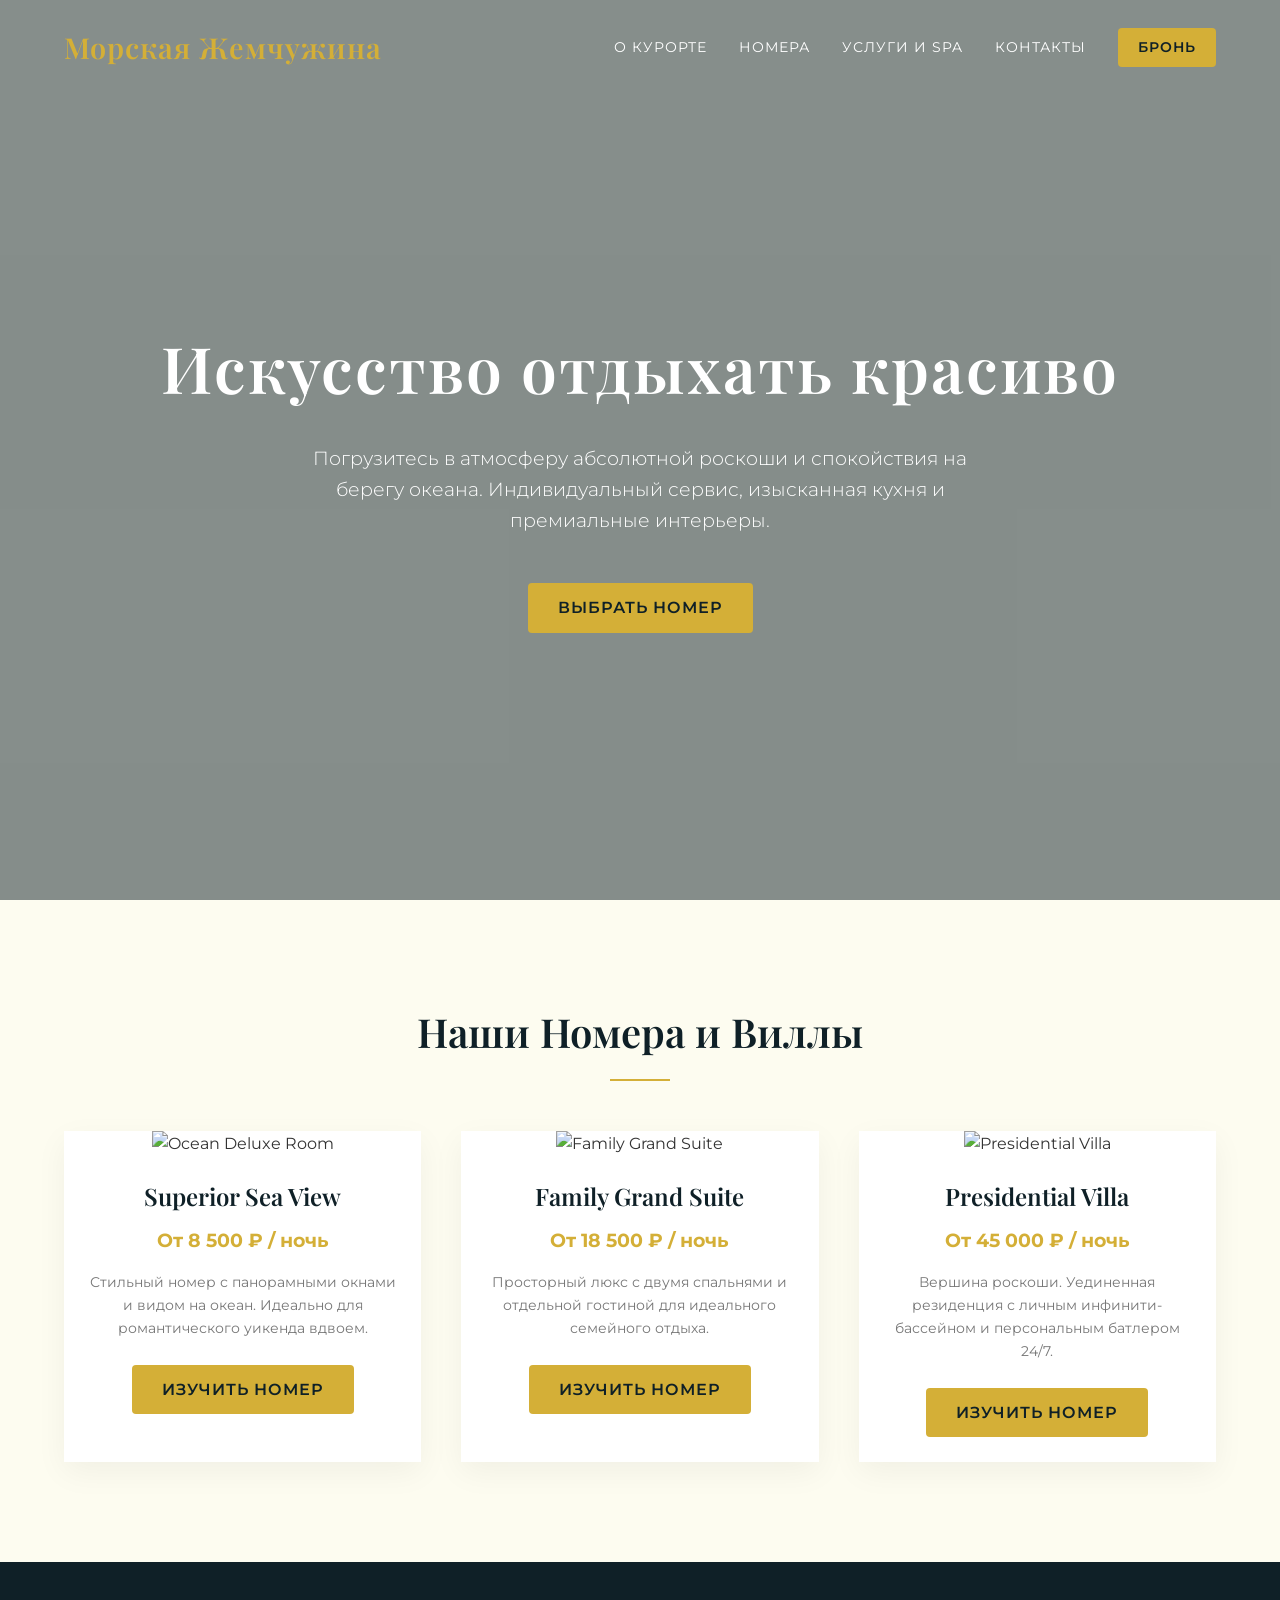
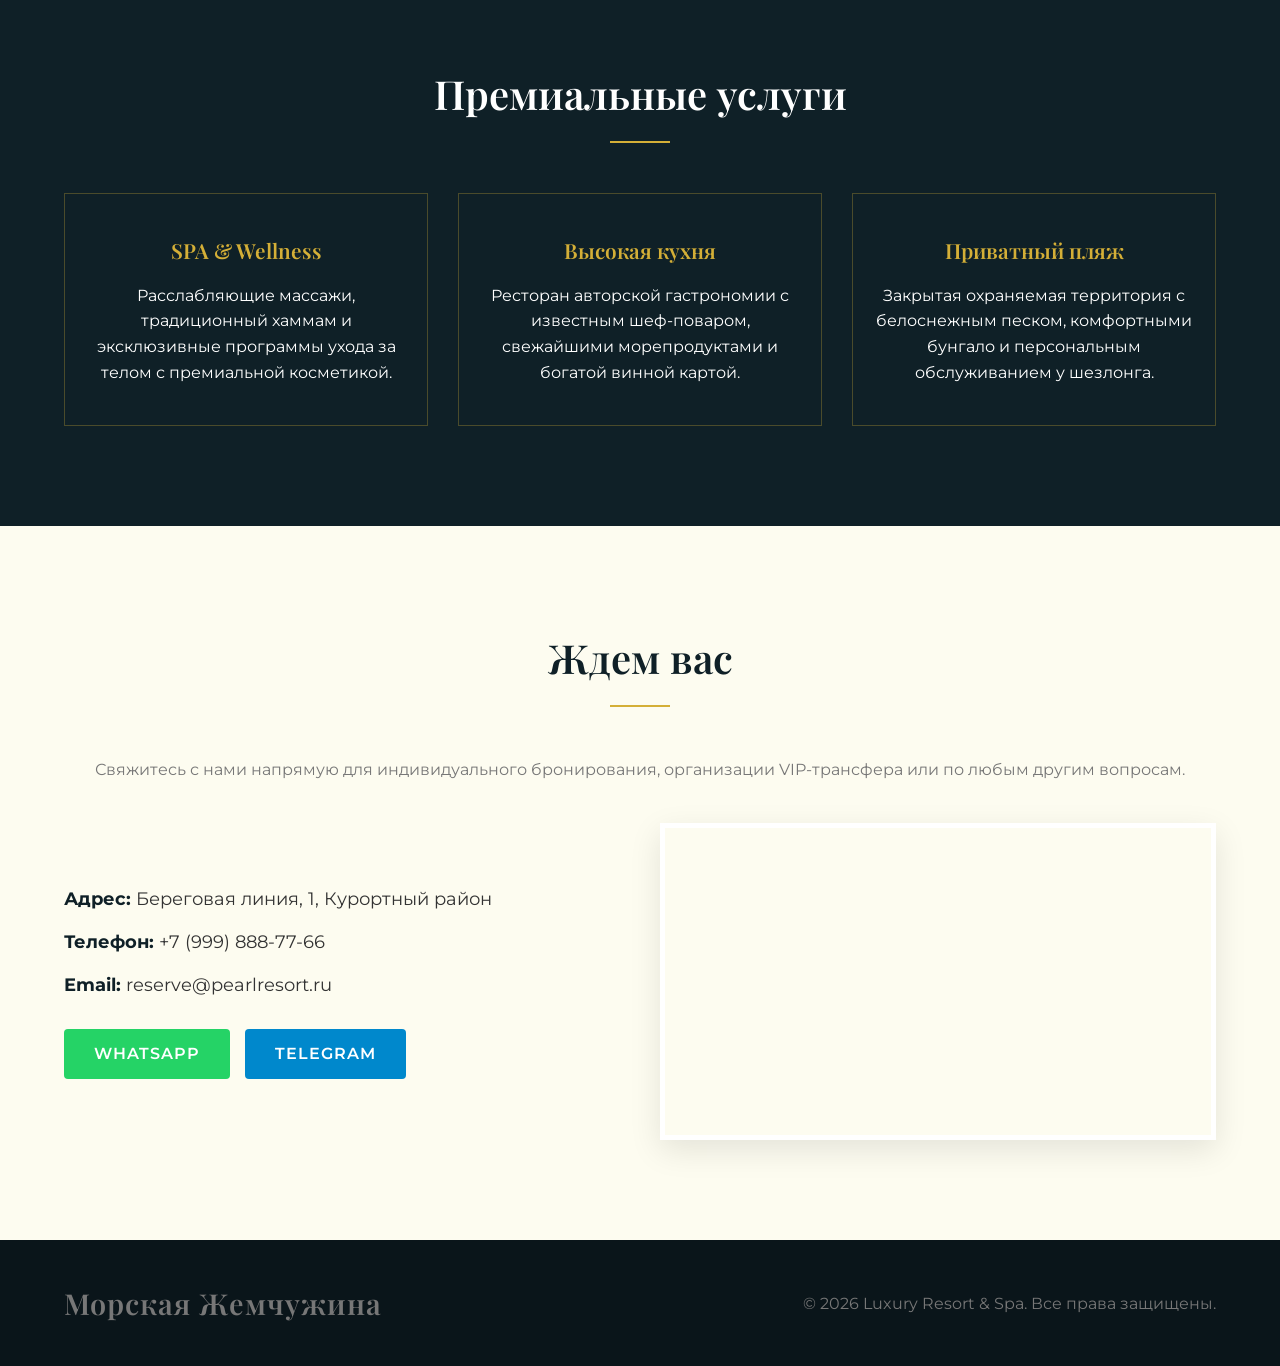
==== commit a65dc159: "geting back to the previous version without the pphoto showhing part" ====
--- a/index.html
+++ b/index.html
@@ -10,7 +10,6 @@
     <link href="https://fonts.googleapis.com/css2?family=Montserrat:wght@300;400;500;600&family=Playfair+Display:ital,wght@0,400;0,600;1,400&display=swap" rel="stylesheet">
     <link rel="stylesheet" href="style.css">
 </head>
-
 <body>
 
     <header id="navbar">
@@ -139,12 +138,5 @@
     </footer>
 
     <script src="script.js"></script>
-
-    <div id="lightbox-modal">
-    <span class="lightbox-close">&times;</span>
-    <button class="lightbox-prev">&#10094;</button>
-    <img id="lightbox-image" src="" alt="Gallery Preview">
-    <button class="lightbox-next">&#10095;</button>
-</div>
 </body>
-</html>
+</html>
--- a/style.css
+++ b/style.css
@@ -1,57 +1,32 @@
 /* ==========================================================================
-   1. GLOBAL VARIABLES & THEME SETTINGS
+   1. БАЗОВЫЕ НАСТРОЙКИ И ПАЛИТРА
    ========================================================================== */
 :root {
-    --primary-color: #c5a880;       /* Premium Gold / Accent */
-    --primary-hover: #b0926a;       /* Darker Gold for hover states */
-    --secondary-color: #1a2632;     /* Deep Luxury Slate / Navy */
-    --bg-light: #f9f6f0;            /* Warm Vanilla White for backgrounds */
-    --text-dark: #333333;           /* Main reading text */
-    --text-light: #777777;          /* Secondary reading text */
+    --primary-color: #0F2027;   
+    --secondary-color: #203A43; 
+    --accent-color: #D4AF37;    
+    --bg-light: #FDFCF0;        
+    --text-color: #333333;      
+    --text-light: #777777;      
     --white: #ffffff;
-    --black: #000000;
-    --border-color: #eaeaea;
-    --transition-smooth: all 0.3s ease;
-    --box-shadow: 0 10px 30px rgba(0, 0, 0, 0.08);
-    --box-shadow-hover: 0 15px 40px rgba(0, 0, 0, 0.15);
-}
-
-/* ==========================================================================
-   2. RESET & BASE TYPOGRAPHY
-   ========================================================================== */
+}
+
 * {
-    box-sizing: border-box;
     margin: 0;
     padding: 0;
-}
-
-html {
-    scroll-behavior: smooth; /* Smooth anchor scrolling */
+    box-sizing: border-box;
 }
 
 body {
+    background-color: var(--bg-light);
+    color: var(--text-color);
     font-family: 'Montserrat', sans-serif;
-    color: var(--text-dark);
-    background-color: var(--white);
     line-height: 1.6;
-    overflow-x: hidden;
-}
-
-/* Typography styles for headings */
-h1, h2, h3, h4, h5, h6 {
+}
+
+h1, h2, h3, h4, .logo {
     font-family: 'Playfair Display', serif;
-    font-weight: 700;
-    color: var(--secondary-color);
-    margin-bottom: 1rem;
-}
-
-p {
-    margin-bottom: 1rem;
-}
-
-/* Prevent layout scrolling when interactive layers (menus/galleries) are active */
-body.no-scroll, body.lightbox-open {
-    overflow: hidden !important;
+    font-weight: 600;
 }
 
 .container {
@@ -60,22 +35,42 @@
     margin: 0 auto;
 }
 
-/* ==========================================================================
-   3. HEADER & DESKTOP NAVIGATION
+.section-title {
+    text-align: center;
+    font-size: 2.5rem;
+    color: var(--primary-color);
+    margin-bottom: 50px;
+    position: relative;
+}
+
+.section-title::after {
+    content: '';
+    display: block;
+    width: 60px;
+    height: 2px;
+    background-color: var(--accent-color);
+    margin: 15px auto 0;
+}
+
+/* ==========================================================================
+   2. ШАПКА САЙТА И НАВИГАЦИЯ
    ========================================================================== */
 header {
-    background-color: var(--secondary-color);
+    background-color: transparent;
+    color: var(--white);
     padding: 1.5rem 0;
-    position: sticky;
+    position: fixed;
+    width: 100%;
     top: 0;
-    z-index: 100;
-    box-shadow: 0 4px 20px rgba(0,0,0,0.15);
+    z-index: 1000;
     transition: background-color 0.4s ease, padding 0.4s ease;
 }
 
-header.header-scrolled {
-    padding: 0.8rem 0;
-    background-color: rgba(26, 38, 50, 0.95);
+header.scrolled,
+header.menu-open {
+    background-color: var(--primary-color);
+    padding: 1rem 0;
+    box-shadow: 0 4px 10px rgba(0,0,0,0.2);
 }
 
 .nav-wrapper {
@@ -85,799 +80,336 @@
 }
 
 .logo {
-    color: var(--white);
-    font-family: 'Playfair Display', serif;
     font-size: 1.8rem;
-    font-weight: 700;
-    letter-spacing: 2px;
-    text-transform: uppercase;
+    letter-spacing: 1px;
+    color: var(--accent-color);
     text-decoration: none;
 }
 
-.logo span {
-    color: var(--primary-color);
+.main-nav {
+    display: flex;
+    align-items: center;
+    gap: 2rem;
+}
+
+.nav-toggle {
+    display: none;
+    flex-direction: column;
+    justify-content: center;
+    gap: 5px;
+    width: 44px;
+    height: 44px;
+    padding: 10px;
+    background: transparent;
+    border: 1px solid rgba(255, 255, 255, 0.35);
+    border-radius: 4px;
+    cursor: pointer;
+    z-index: 1002;
+}
+
+.nav-toggle-bar {
+    display: block;
+    width: 100%;
+    height: 2px;
+    background-color: var(--white);
+    transition: transform 0.3s ease, opacity 0.3s ease;
+}
+
+.nav-toggle.is-open .nav-toggle-bar:nth-child(1) {
+    transform: translateY(7px) rotate(45deg);
+}
+
+.nav-toggle.is-open .nav-toggle-bar:nth-child(2) {
+    opacity: 0;
+}
+
+.nav-toggle.is-open .nav-toggle-bar:nth-child(3) {
+    transform: translateY(-7px) rotate(-45deg);
+}
+
+.nav-overlay {
+    position: fixed;
+    inset: 0;
+    background: rgba(0, 0, 0, 0.5);
+    z-index: 999;
+    opacity: 0;
+    transition: opacity 0.3s ease;
+}
+
+.nav-overlay.is-visible {
+    opacity: 1;
+}
+
+body.nav-open {
+    overflow: hidden;
+}
+
+.nav-links a:focus-visible,
+.nav-toggle:focus-visible,
+.header-btn:focus-visible {
+    outline: 2px solid var(--accent-color);
+    outline-offset: 3px;
 }
 
 .nav-links {
     list-style: none;
     display: flex;
-    gap: 2.5rem;
-    align-items: center;
+    gap: 2rem;
 }
 
 .nav-links a {
     color: var(--white);
     text-decoration: none;
-    font-weight: 500;
-    font-size: 0.95rem;
+    font-size: 0.9rem;
     text-transform: uppercase;
     letter-spacing: 1px;
-    transition: var(--transition-smooth);
+    transition: color 0.3s ease;
+}
+
+.nav-links a:hover {
+    color: var(--accent-color);
+}
+
+.header-btn {
+    padding: 8px 20px !important;
+    font-size: 0.9rem;
+}
+
+/* ==========================================================================
+   3. ГЛАВНЫЙ ЭКРАН (HERO)
+   ========================================================================== */
+.hero {
     position: relative;
-}
-
-/* Hover underline effect */
-.nav-links a::after {
-    content: '';
-    position: absolute;
-    bottom: -5px;
-    left: 0;
-    width: 0;
-    height: 2px;
-    background-color: var(--primary-color);
-    transition: var(--transition-smooth);
-}
-
-.nav-links a:hover {
-    color: var(--primary-color);
-}
-
-.nav-links a:hover::after {
-    width: 100%;
-}
-
-/* ==========================================================================
-   4. MOBILE NAVIGATION (HAMBURGER & OVERLAY) - FIXED BUG
-   ========================================================================== */
-.burger-menu {
-    display: none;
-    cursor: pointer;
-    background: none;
-    border: none;
-    z-index: 102;
-    padding: 5px;
-}
-
-.burger-bar {
-    display: block;
-    width: 30px;
-    height: 3px;
-    margin: 6px auto;
-    background-color: var(--white);
-    transition: var(--transition-smooth);
-}
-
-/* THE FIX: Overlay safely hidden until triggered */
-.overlay {
-    position: fixed;
-    top: 0;
-    left: 0;
-    width: 100%;
-    height: 100%;
-    background-color: rgba(0, 0, 0, 0.7);
-    z-index: 90;
-    
-    /* These prevent the layer from blocking your website */
-    opacity: 0;
-    visibility: hidden;
-    pointer-events: none; 
-    
-    transition: opacity 0.3s ease, visibility 0.3s ease;
-}
-
-.overlay.active {
-    opacity: 1;
-    visibility: visible;
-    pointer-events: auto; /* Catch clicks only when menu is open */
-}
-
-/* ==========================================================================
-   5. HERO SECTION
-   ========================================================================== */
-.hero {
-    height: 90vh;
-    min-height: 600px;
-    background: linear-gradient(rgba(26, 38, 50, 0.6), rgba(26, 38, 50, 0.4)), url('hero-bg.jpg') center/cover no-repeat;
+    background: url('https://images.unsplash.com/photo-1540541338287-41700207dee6?auto=format&fit=crop&w=1920&q=80') no-repeat center center/cover;
+    height: 100vh;
     display: flex;
     align-items: center;
+    justify-content: center;
+    color: var(--white);
     text-align: center;
+}
+
+.hero-overlay {
+    position: absolute;
+    top: 0; left: 0; right: 0; bottom: 0;
+    background: rgba(15, 32, 39, 0.5);
+    z-index: 1;
+}
+
+.hero-content {
     position: relative;
-}
-
-.hero-content {
-    max-width: 800px;
-    margin: 0 auto;
-    color: var(--white);
-    padding: 0 20px;
-}
-
-.hero h1 {
-    font-size: 4.5rem;
-    color: var(--white);
-    margin-bottom: 1.5rem;
-    text-shadow: 2px 2px 10px rgba(0,0,0,0.5);
-}
-
-.hero p {
-    font-size: 1.2rem;
-    margin-bottom: 2.5rem;
-    text-shadow: 1px 1px 5px rgba(0,0,0,0.5);
-}
-
-/* Primary Button Style */
-.btn-primary {
+    z-index: 2;
+    margin-top: 50px;
+}
+
+.hero h1 { font-size: 4rem; margin-bottom: 1.5rem; letter-spacing: 2px; }
+.hero p { font-size: 1.2rem; font-weight: 300; margin-bottom: 3rem; max-width: 700px; margin-left: auto; margin-right: auto; }
+
+/* ==========================================================================
+   4. КНОПКИ
+   ========================================================================== */
+.btn {
     display: inline-block;
-    padding: 15px 35px;
-    background-color: var(--primary-color);
-    color: var(--white);
+    padding: 12px 30px;
     text-decoration: none;
-    font-size: 1rem;
+    border-radius: 4px;
     font-weight: 600;
     text-transform: uppercase;
     letter-spacing: 1px;
+    transition: all 0.3s ease;
+    cursor: pointer;
     border: none;
+}
+
+.btn-gold { background-color: var(--accent-color); color: var(--primary-color); }
+.btn-gold:hover { background-color: #b8962e; transform: translateY(-2px); }
+.btn-outline { border: 1px solid var(--accent-color); color: var(--primary-color); font-weight: 500; }
+.btn-outline:hover { background-color: var(--accent-color); color: var(--white); }
+
+/* ==========================================================================
+   5. КАРТОЧКИ (ROOMS GRID)
+   ========================================================================== */
+section { padding: 100px 0; }
+.grid { display: grid; grid-template-columns: repeat(auto-fit, minmax(320px, 1fr)); gap: 40px; }
+.card { background: var(--white); padding-bottom: 25px; text-align: center; box-shadow: 0 10px 30px rgba(0,0,0,0.05); transition: transform 0.4s ease; }
+.card:hover { transform: translateY(-10px); }
+.card-img-wrapper { overflow: hidden; margin-bottom: 20px; }
+.card img { width: 100%; height: 250px; object-fit: cover; transition: transform 0.7s ease; }
+.card:hover img { transform: scale(1.05); }
+.card h3 { font-size: 1.5rem; color: var(--primary-color); margin-bottom: 10px; }
+.price-tag { font-size: 1.2rem; color: var(--accent-color); margin-bottom: 15px; font-weight: bold; }
+.room-desc { color: var(--text-light); font-size: 0.9rem; padding: 0 20px; margin-bottom: 25px; }
+
+/* ==========================================================================
+   6. УСЛУГИ И КОНТАКТЫ
+   ========================================================================== */
+.services { background-color: var(--primary-color); color: var(--white); }
+.services .section-title { color: var(--white); }
+.services-grid { display: grid; grid-template-columns: repeat(auto-fit, minmax(250px, 1fr)); gap: 30px; text-align: center; }
+.service-item { border: 1px solid rgba(212, 175, 55, 0.3); padding: 40px 20px; transition: background 0.3s ease; }
+.service-item:hover { background: rgba(212, 175, 55, 0.05); }
+.service-item h4 { color: var(--accent-color); font-size: 1.3rem; margin-bottom: 15px; }
+
+.contact-subtitle { text-align: center; margin-bottom: 40px; color: var(--text-light); }
+.contact-wrapper { display: flex; gap: 50px; align-items: center; }
+.contact-info { flex: 1; }
+.contact-info p { margin-bottom: 15px; font-size: 1.1rem; }
+.contact-info strong { color: var(--primary-color); }
+.map-container { flex: 1; border: 5px solid var(--white); box-shadow: 0 10px 30px rgba(0,0,0,0.1); }
+.messengers { display: flex; gap: 15px; margin-top: 30px; }
+.whatsapp { background-color: #25D366; color: white; }
+.telegram { background-color: #0088cc; color: white; }
+
+footer { background-color: #0a151a; color: var(--text-light); padding: 40px 0; }
+.footer-content { display: flex; justify-content: space-between; align-items: center; }
+.footer-content .logo { color: var(--text-light); }
+
+/* ==========================================================================
+   7. ВНУТРЕННЯЯ СТРАНИЦА НОМЕРА (ROOM DETAILS)
+   ========================================================================== */
+.inner-page { padding-top: 80px; }
+.breadcrumbs { margin: 20px 0 30px; font-size: 0.9rem; color: var(--text-light); }
+.breadcrumbs a { color: var(--primary-color); text-decoration: none; font-weight: 500; }
+.breadcrumbs a:hover { color: var(--accent-color); }
+
+.room-layout { display: grid; grid-template-columns: 1.2fr 1fr; gap: 50px; margin-bottom: 80px; }
+.room-gallery-wrapper { width: 100%; }
+
+.main-image {
+    width: 100%;
+    height: 450px;
+    object-fit: cover;
+    border-radius: 4px;
+    box-shadow: 0 10px 30px rgba(0,0,0,0.1);
+    margin-bottom: 15px;
+    transition: opacity 0.3s ease;
+}
+
+.gallery-thumbnails { display: flex; gap: 15px; }
+.thumb {
+    width: calc(33.333% - 10px);
+    height: 100px;
+    object-fit: cover;
+    border-radius: 4px;
     cursor: pointer;
-    transition: var(--transition-smooth);
-}
-
-.btn-primary:hover {
-    background-color: var(--primary-hover);
-    transform: translateY(-3px);
-    box-shadow: 0 10px 20px rgba(197, 168, 128, 0.3);
-}
-
-/* ==========================================================================
-   6. ABOUT US SECTION
-   ========================================================================== */
-.about-section {
-    padding: 6rem 0;
-    background-color: var(--white);
-}
-
-.about-grid {
-    display: grid;
-    grid-template-columns: 1fr 1fr;
-    gap: 4rem;
-    align-items: center;
-}
-
-.about-text h2 {
-    font-size: 2.5rem;
-    margin-bottom: 1.5rem;
-}
-
-.about-text p {
-    color: var(--text-light);
-    font-size: 1.1rem;
-    line-height: 1.8;
-}
-
-.about-image img {
-    width: 100%;
-    border-radius: 5px;
-    box-shadow: var(--box-shadow);
-}
-
-/* ==========================================================================
-   7. SERVICES / AMENITIES GRID
-   ========================================================================== */
-.services-section {
-    padding: 6rem 0;
-    background-color: var(--bg-light);
-    text-align: center;
-}
-
-.services-section h2 {
-    font-size: 2.5rem;
-    margin-bottom: 3rem;
-}
-
-.services-grid {
-    display: grid;
-    grid-template-columns: repeat(auto-fit, minmax(250px, 1fr));
-    gap: 2rem;
-}
-
-.service-card {
-    background: var(--white);
-    padding: 2.5rem;
-    border-radius: 5px;
-    box-shadow: var(--box-shadow);
-    transition: var(--transition-smooth);
-}
-
-.service-card:hover {
-    transform: translateY(-10px);
-    box-shadow: var(--box-shadow-hover);
-}
-
-.service-card i {
-    font-size: 3rem;
-    color: var(--primary-color);
-    margin-bottom: 1.5rem;
-}
-
-.service-card h3 {
-    font-size: 1.4rem;
-    margin-bottom: 1rem;
-}
-
-.service-card p {
-    color: var(--text-light);
-    font-size: 0.95rem;
-}
-
-/* ==========================================================================
-   8. ROOM CATALOG (HOME PAGE CARDS)
-   ========================================================================== */
-.rooms-section {
-    padding: 6rem 0;
-    background-color: var(--white);
-}
-
-.section-title {
-    text-align: center;
-    font-size: 2.8rem;
-    margin-bottom: 4rem;
-}
-
-.rooms-grid {
-    display: grid;
-    grid-template-columns: repeat(auto-fit, minmax(350px, 1fr));
-    gap: 3rem;
-}
-
-.room-card {
-    background-color: var(--white);
-    border-radius: 8px;
-    overflow: hidden;
-    box-shadow: var(--box-shadow);
-    transition: var(--transition-smooth);
-}
-
-.room-card:hover {
-    box-shadow: var(--box-shadow-hover);
-    transform: translateY(-5px);
-}
-
-.room-img-wrapper {
-    width: 100%;
-    height: 250px;
-    overflow: hidden;
-}
-
-.room-img-wrapper img {
-    width: 100%;
-    height: 100%;
-    object-fit: cover;
-    transition: transform 0.5s ease;
-}
-
-.room-card:hover .room-img-wrapper img {
-    transform: scale(1.05);
-}
-
-.room-details {
-    padding: 2rem;
-}
-
-.room-details h3 {
-    font-size: 1.6rem;
-    margin-bottom: 0.5rem;
-}
-
-.room-price {
+    opacity: 0.6;
+    transition: all 0.3s ease;
+}
+
+.thumb:hover { opacity: 0.9; }
+.thumb.active-thumb { opacity: 1; border: 2px solid var(--accent-color); }
+
+.room-info { padding: 20px 0; }
+.room-title { font-size: 2.5rem; color: var(--primary-color); margin-bottom: 10px; }
+.room-info .price-tag { font-size: 1.5rem; margin-bottom: 25px; }
+.room-description { font-size: 1.05rem; margin-bottom: 30px; color: var(--text-color); }
+
+.amenities-title {
+    font-family: 'Montserrat', sans-serif;
     font-size: 1.2rem;
     color: var(--primary-color);
-    font-weight: 600;
-    margin-bottom: 1rem;
-}
-
-.room-features {
-    list-style: none;
-    margin-bottom: 1.5rem;
-    color: var(--text-light);
-    font-size: 0.95rem;
-}
-
-.room-features li {
-    margin-bottom: 0.5rem;
-}
-
-.room-features i {
-    color: var(--primary-color);
-    margin-right: 10px;
-}
-
-/* ==========================================================================
-   9. INNER ROOM PAGES (DETAILED VIEWS)
-   ========================================================================== */
-.room-inner-header {
-    background-color: var(--secondary-color);
-    color: var(--white);
-    padding: 4rem 0;
-    text-align: center;
-}
-
-.room-inner-header h1 {
-    color: var(--white);
-    font-size: 3rem;
-    margin-bottom: 0.5rem;
-}
-
-.room-inner-content {
-    padding: 5rem 0;
-}
-
-.room-gallery-grid {
-    display: grid;
-    grid-template-columns: 2fr 1fr;
-    grid-template-rows: 250px 250px;
-    gap: 15px;
-    margin-bottom: 3rem;
-}
-
-.gallery-main {
-    grid-row: 1 / -1;
-    height: 100%;
-}
-
-.gallery-sub {
-    height: 100%;
-}
-
-.room-gallery-grid img {
-    width: 100%;
-    height: 100%;
-    object-fit: cover;
-    border-radius: 5px;
-}
-
-.room-description-split {
-    display: grid;
-    grid-template-columns: 2fr 1fr;
-    gap: 4rem;
-}
-
-.room-specs h2 {
-    font-size: 2rem;
-    margin-bottom: 1.5rem;
-    border-bottom: 2px solid var(--border-color);
-    padding-bottom: 10px;
-}
-
-.room-specs p {
-    font-size: 1.1rem;
-    line-height: 1.8;
-    color: var(--text-light);
-    margin-bottom: 2rem;
-}
-
-.booking-sidebar {
-    background-color: var(--bg-light);
-    padding: 2.5rem;
-    border-radius: 5px;
-    border: 1px solid var(--border-color);
-    position: sticky;
-    top: 100px;
-}
-
-.booking-sidebar h3 {
-    font-size: 1.8rem;
-    margin-bottom: 1rem;
-}
-
-.price-tag {
-    font-size: 2.5rem;
-    color: var(--primary-color);
-    font-weight: bold;
-    margin-bottom: 2rem;
-    display: block;
-}
-
-/* ==========================================================================
-   10. INTERACTIVE LIGHTBOX GALLERY - FIXED BUG
-   ========================================================================== */
-/* Triggers for clicking thumbnails */
-.gallery-clickable {
-    cursor: pointer;
-    transition: opacity 0.2s ease;
-}
-
-.gallery-clickable:hover {
-    opacity: 0.85;
-}
-
-#lightbox-modal {
-    position: fixed;
-    top: 0;
+    margin-bottom: 15px;
+    text-transform: uppercase;
+    letter-spacing: 1px;
+}
+
+.amenities-list { list-style: none; margin-bottom: 40px; }
+.amenities-list li {
+    padding: 12px 0;
+    border-bottom: 1px solid rgba(0,0,0,0.05);
+    position: relative;
+    padding-left: 30px;
+    color: var(--text-color);
+}
+.amenities-list li::before {
+    content: "✦";
+    position: absolute;
     left: 0;
-    width: 100%;
-    height: 100%;
-    background-color: rgba(0, 0, 0, 0.85);
-    backdrop-filter: blur(10px);
-    -webkit-backdrop-filter: blur(10px);
-    z-index: 1000;
-    display: flex;
-    justify-content: center;
-    align-items: center;
-    
-    /* THE FIX: Safe defaults to prevent blocking clicks */
-    opacity: 0;
-    visibility: hidden;
-    pointer-events: none;
-    
-    transition: opacity 0.3s ease, visibility 0.3s ease;
-}
-
-#lightbox-modal.active {
-    opacity: 1;
-    visibility: visible;
-    pointer-events: auto; /* Only intercepts clicks when open */
-}
-
-#lightbox-image {
-    max-width: 85%;
-    max-height: 85vh;
-    border-radius: 8px;
-    box-shadow: 0 20px 50px rgba(0,0,0,0.6);
-    user-select: none;
-}
-
-.lightbox-close, .lightbox-prev, .lightbox-next {
-    position: absolute;
-    color: var(--white);
-    font-size: 3rem;
-    cursor: pointer;
-    background: none;
-    border: none;
-    padding: 15px;
-    transition: color 0.2s;
-    z-index: 1001;
-    outline: none;
-}
-
-.lightbox-close:hover, .lightbox-prev:hover, .lightbox-next:hover {
-    color: var(--primary-color);
-}
-
-.lightbox-close { top: 20px; right: 40px; font-size: 4rem; }
-.lightbox-prev { left: 40px; }
-.lightbox-next { right: 40px; }
-
-/* ==========================================================================
-   11. FOOTER & CONTACTS
-   ========================================================================== */
-footer {
-    background-color: var(--secondary-color);
-    color: var(--white);
-    padding: 5rem 0 2rem;
-}
-
-.footer-grid {
-    display: grid;
-    grid-template-columns: repeat(3, 1fr);
-    gap: 3rem;
-    margin-bottom: 3rem;
-}
-
-.footer-col h3 {
-    font-family: 'Playfair Display', serif;
-    font-size: 1.5rem;
-    color: var(--white);
-    margin-bottom: 1.5rem;
-}
-
-.footer-col p {
-    color: #aaaaaa;
-    line-height: 1.8;
-}
-
-.footer-links {
-    list-style: none;
-}
-
-.footer-links li {
-    margin-bottom: 0.8rem;
-}
-
-.footer-links a {
-    color: #aaaaaa;
-    text-decoration: none;
-    transition: color 0.3s ease;
-}
-
-.footer-links a:hover {
-    color: var(--primary-color);
-}
-
-.footer-socials {
-    display: flex;
-    gap: 15px;
-    margin-top: 1rem;
-}
-
-.footer-socials a {
-    color: var(--white);
-    background-color: rgba(255, 255, 255, 0.1);
-    width: 40px;
-    height: 40px;
-    display: flex;
-    justify-content: center;
-    align-items: center;
-    border-radius: 50%;
-    transition: var(--transition-smooth);
-}
-
-.footer-socials a:hover {
-    background-color: var(--primary-color);
-}
-
-.footer-bottom {
-    text-align: center;
-    padding-top: 2rem;
-    border-top: 1px solid rgba(255,255,255,0.1);
-    color: #aaaaaa;
-    font-size: 0.9rem;
-}
-
-/* WhatsApp specific button styling */
-.btn-whatsapp {
-    background-color: #25D366;
-    color: white;
-    width: 100%;
-    text-align: center;
-    display: block;
-    margin-top: 1rem;
-}
-.btn-whatsapp:hover {
-    background-color: #1ebe58;
-}
-
-/* ==========================================================================
-   12. MEDIA QUERIES (MOBILE RESPONSIVENESS)
-   ========================================================================== */
-@media (max-width: 992px) {
-    .about-grid {
-        grid-template-columns: 1fr;
-    }
-    .room-gallery-grid {
-        grid-template-columns: 1fr;
-        grid-template-rows: 300px 200px 200px;
-    }
-    .room-description-split {
-        grid-template-columns: 1fr;
-    }
-    .footer-grid {
-        grid-template-columns: 1fr 1fr;
-    }
+    color: var(--accent-color);
+    font-size: 1.2rem;
+}
+
+.btn-full { display: block; text-align: center; width: 100%; padding: 15px; font-size: 1.1rem; margin-bottom: 10px; }
+.booking-note { font-size: 0.8rem; color: var(--text-light); text-align: center; }
+
+/* ==========================================================================
+   8. АДАПТИВНОСТЬ (МОБИЛЬНЫЕ ТЕЛЕФОНЫ)
+   ========================================================================== */
+@media (max-width: 900px) {
+    .room-layout { grid-template-columns: 1fr; gap: 30px; }
+    .main-image { height: 300px; }
 }
 
 @media (max-width: 768px) {
-    /* Mobile Menu Drawer Activation */
-    .burger-menu {
-        display: block;
-    }
-
-    .nav-links {
-        position: fixed;
-        right: -100%;
-        top: 0;
-        width: 75%;
-        height: 100vh;
-        background-color: var(--secondary-color);
-        flex-direction: column;
-        justify-content: center;
-        gap: 2.5rem;
-        z-index: 101;
-        box-shadow: -5px 0 25px rgba(0,0,0,0.5);
-        transition: right 0.4s ease;
-    }
-
-    .nav-links.active {
-        right: 0;
-    }
-
-    /* Burger Animation */
-    .burger-menu.active .burger-bar:nth-child(1) {
-        transform: translateY(9px) rotate(45deg);
-    }
-    .burger-menu.active .burger-bar:nth-child(2) {
-        opacity: 0;
-    }
-    .burger-menu.active .burger-bar:nth-child(3) {
-        transform: translateY(-9px) rotate(-45deg);
-    }
-
-    /* Section Adjustments */
-    .hero h1 { font-size: 3rem; }
-    .section-title { font-size: 2.2rem; }
-    .footer-grid { grid-template-columns: 1fr; }
-    
-    /* Lightbox Mobile Fixes */
-    #lightbox-image {
-        max-width: 95%;
-    }
-    .lightbox-prev, .lightbox-next {
-        display: none; /* User swipes on mobile */
-    }
-    .lightbox-close {
-        top: 15px;
-        right: 20px;
-        font-size: 3rem;
-    }
-}
-
-/* ==========================================================================
-   HOTEL SYSTEM UPGRADES & BUG FIXES (LIGHTBOX, NAV, RESPONSIVE CONSTRAINTS)
-   ========================================================================== */
-
-/* FIX 3 & 5: Universal Responsive Photo Grid & Golden Icons Accents */
-.room-gallery-grid img, 
-.room-card img, 
-.gallery-clickable,
-.room-inner-content img {
-    max-width: 100% !important;
-    height: auto !important;
-    object-fit: cover !important;
-}
-
-i, .fas, .fab, .far, .icon, svg {
-    color: var(--primary-color) !important;
-}
-
-/* FEATURE 1: Frosted Glass Lightbox Modal Layout */
-.gallery-clickable {
-    cursor: pointer;
-    transition: opacity 0.2s ease;
-}
-.gallery-clickable:hover {
-    opacity: 0.85;
-}
-
-#lightbox-modal {
-    position: fixed;
-    top: 0;
-    left: 0;
-    width: 100%;
-    height: 100%;
-    background-color: rgba(0, 0, 0, 0.85);
-    backdrop-filter: blur(10px);
-    -webkit-backdrop-filter: blur(10px);
-    z-index: 2000;
-    display: flex;
-    justify-content: center;
-    align-items: center;
-    opacity: 0;
-    visibility: hidden;
-    pointer-events: none;
-    transition: opacity 0.3s ease, visibility 0.3s ease;
-}
-
-#lightbox-modal.active {
-    opacity: 1;
-    visibility: visible;
-    pointer-events: auto;
-}
-
-.lightbox-content-wrapper {
-    position: relative;
-    max-width: 85%;
-    max-height: 80%;
-    display: flex;
-    justify-content: center;
-    align-items: center;
-}
-
-#lightbox-img {
-    max-width: 100%;
-    max-height: 80vh;
-    object-fit: contain;
-    border-radius: 4px;
-    box-shadow: 0 8px 24px rgba(0,0,0,0.5);
-}
-
-/* Lightbox UI Buttons */
-.lightbox-btn {
-    position: absolute;
-    background: rgba(255, 255, 255, 0.1);
-    border: 1px solid rgba(255, 255, 255, 0.2);
-    color: #fff !important;
-    font-size: 2rem;
-    padding: 10px 20px;
-    cursor: pointer;
-    border-radius: 4px;
-    transition: background 0.2s ease;
-    user-select: none;
-}
-.lightbox-btn:hover {
-    background: var(--primary-color);
-}
-
-#lightbox-prev { left: -80px; }
-#lightbox-next { right: -80px; }
-#lightbox-close {
-    top: -60px;
-    right: 0;
-    padding: 5px 15px;
-    font-size: 1.5rem;
-}
-
-/* FEATURE 2: Mobile Adaptive Hamburger Drawer Layout */
-@media (max-width: 768px) {
-    #lightbox-prev { left: 10px; bottom: -60px; }
-    #lightbox-next { right: 10px; bottom: -60px; }
-    #lightbox-close { top: -50px; right: 10px; }
-    
-    .nav-links {
-        display: none; /* Hidden on mobile by default */
-    }
-    
-    /* Hamburger UI Trigger */
-    .hamburger-menu-btn {
-        display: block;
-        cursor: pointer;
-        z-index: 1001;
-    }
-    .hamburger-line {
-        width: 25px;
-        height: 3px;
-        background-color: var(--white, #fff);
-        margin: 5px 0;
-        transition: transform 0.3s ease, opacity 0.3s ease;
-    }
-    
-    /* Active Drawer States */
-    .mobile-drawer {
+    header {
+        padding: 1rem 0;
+    }
+
+    .nav-toggle {
+        display: flex;
+        margin-left: auto;
+        flex-shrink: 0;
+    }
+
+    .main-nav {
         position: fixed;
         top: 0;
-        right: -100%;
-        width: 280px;
-        height: 100%;
-        background-color: var(--secondary-color, #1a1a1a);
-        padding: 80px 30px;
-        display: flex;
+        right: 0;
+        width: min(85vw, 320px);
+        height: 100vh;
+        height: 100dvh;
         flex-direction: column;
-        gap: 20px;
-        z-index: 1000;
-        transition: right 0.3s ease;
-        box-shadow: -4px 0 15px rgba(0,0,0,0.3);
-    }
-    .mobile-drawer.active {
-        right: 0;
-    }
-    .mobile-nav-link {
-        color: var(--white, #fff);
-        font-size: 1.2rem;
-        text-decoration: none;
-        border-bottom: 1px solid rgba(255,255,255,0.1);
-        padding-bottom: 10px;
-    }
-    
-    .mobile-overlay {
-        position: fixed;
-        top: 0;
-        left: 0;
+        align-items: flex-start;
+        gap: 0;
+        background-color: var(--primary-color);
+        padding: 100px 30px 40px;
+        transform: translateX(100%);
+        visibility: hidden;
+        pointer-events: none;
+        transition: transform 0.35s ease, visibility 0.35s ease;
+        z-index: 1001;
+        box-shadow: -8px 0 30px rgba(0, 0, 0, 0.3);
+        overflow-y: auto;
+    }
+
+    .main-nav.is-open {
+        transform: translateX(0);
+        visibility: visible;
+        pointer-events: auto;
+    }
+
+    .nav-links {
+        flex-direction: column;
+        gap: 1.5rem;
+        align-items: flex-start;
         width: 100%;
-        height: 100%;
-        background: rgba(0,0,0,0.5);
-        z-index: 999;
-        opacity: 0;
-        visibility: hidden;
-        transition: opacity 0.3s ease;
-    }
-    .mobile-overlay.active {
-        opacity: 1;
-        visibility: visible;
+    }
+
+    .nav-links a {
+        font-size: 1rem;
+    }
+
+    .mobile-book-btn {
+        display: block;
+        width: 100%;
+        margin-top: 2rem;
+        text-align: center;
+    }
+
+    .logo {
+        font-size: 1.4rem;
+        max-width: calc(100% - 60px);
+    }
+
+    .hero h1 { font-size: 2.5rem; }
+    .contact-wrapper { flex-direction: column; }
+    .footer-content { flex-direction: column; gap: 20px; text-align: center; }
+}
+
+@media (prefers-reduced-motion: reduce) {
+    .main-nav,
+    .nav-toggle-bar,
+    .nav-overlay {
+        transition: none;
     }
 }
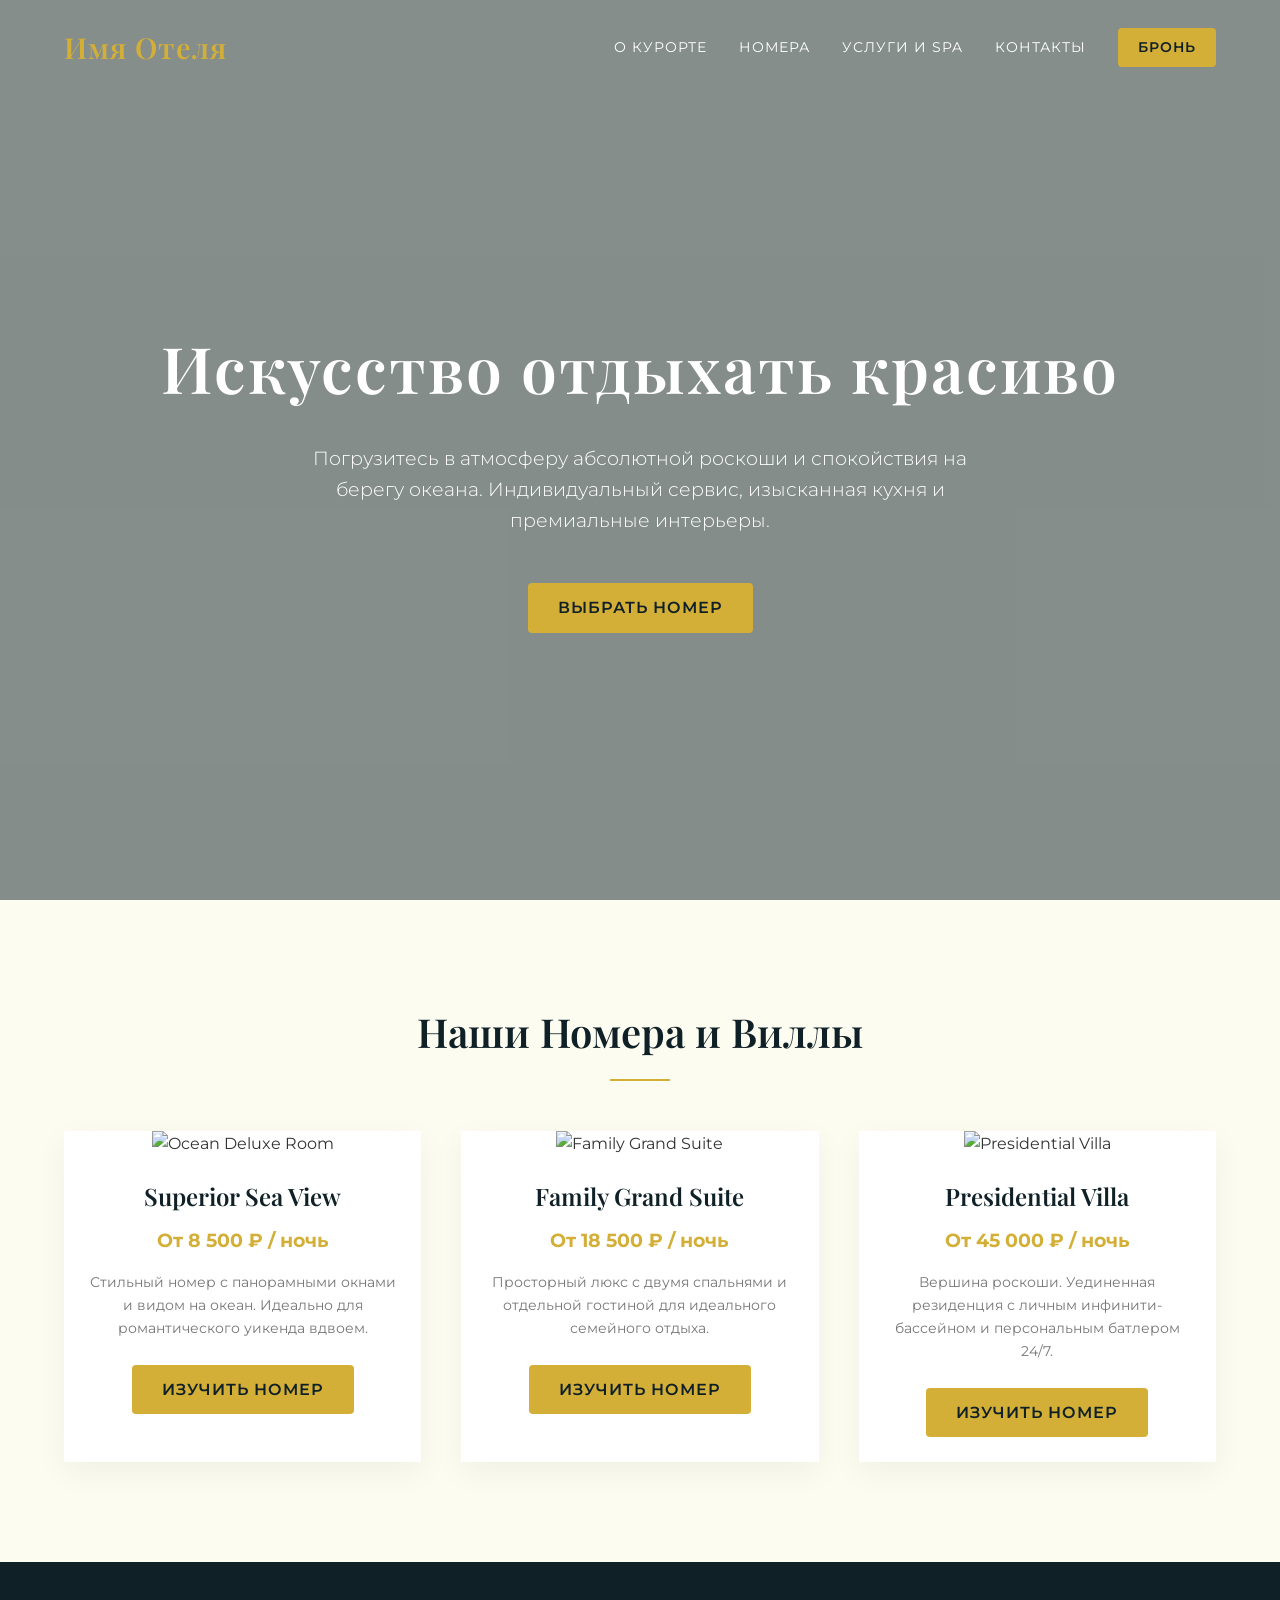
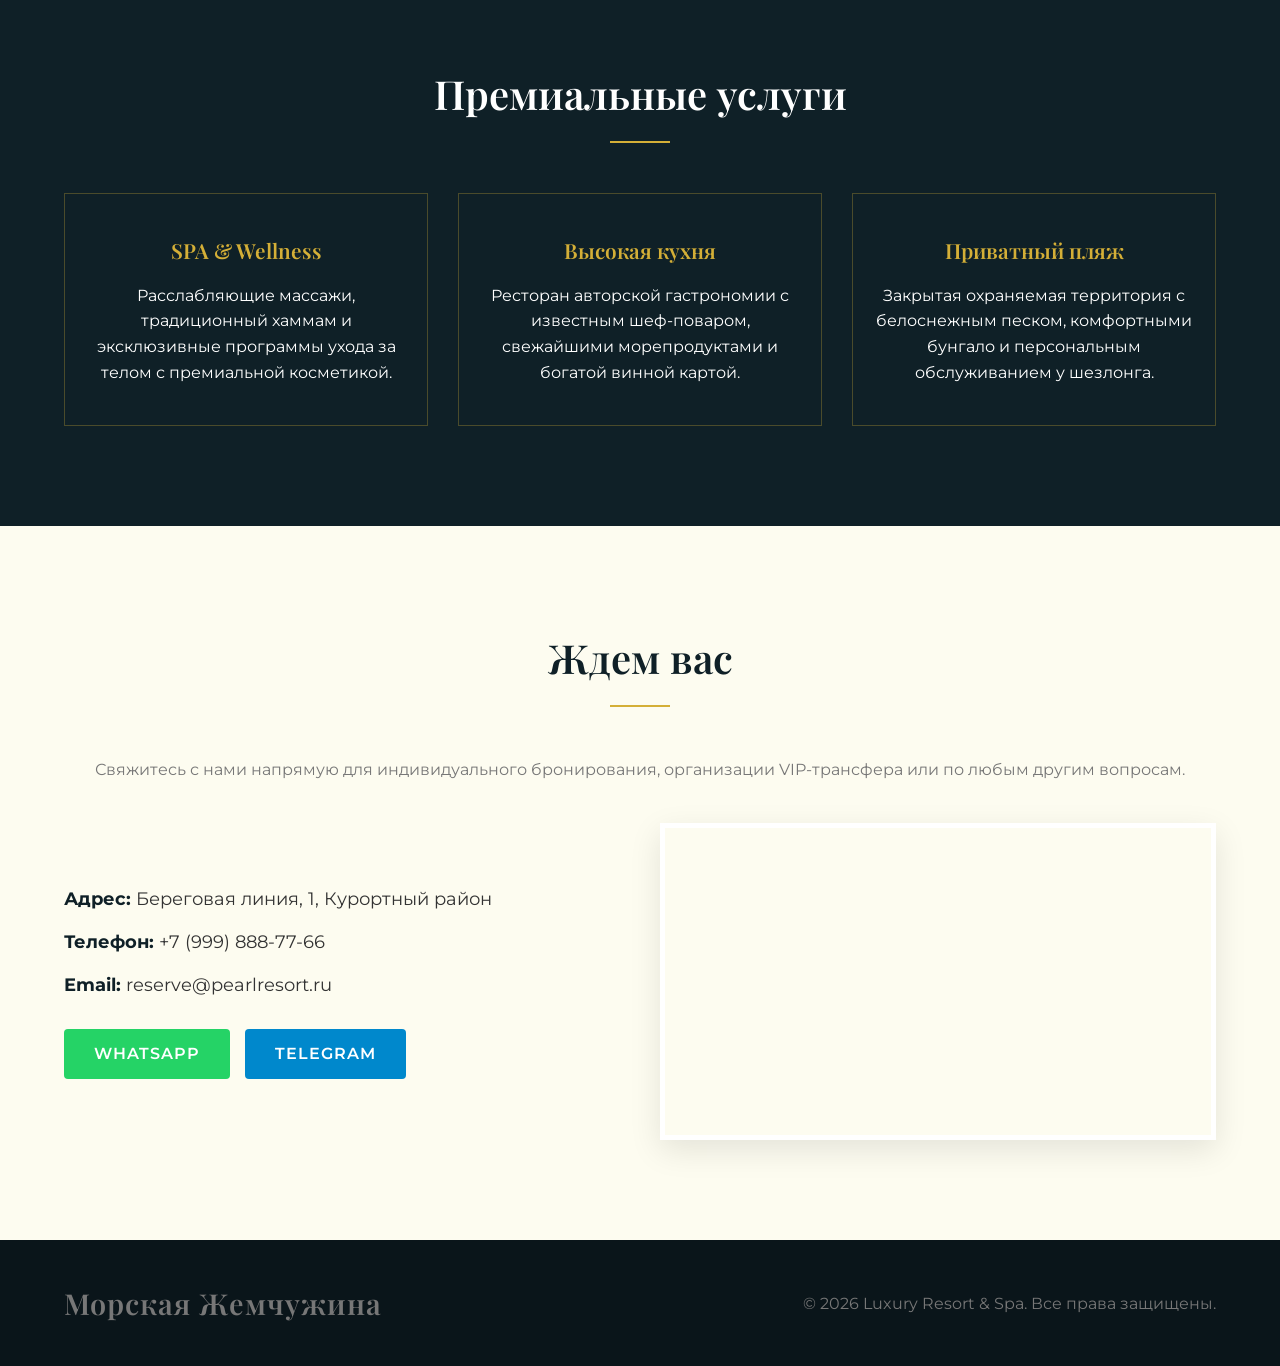
==== commit a73e3c93: "change of margin to px and change the name to Имя Отеля" ====
--- a/index.html
+++ b/index.html
@@ -1,10 +1,11 @@
+
 <!DOCTYPE html>
 <html lang="ru">
 <head>
     <meta charset="UTF-8">
     <meta name="viewport" content="width=device-width, initial-scale=1.0">
-    <meta name="description" content="Роскошный отдых в отеле Морская Жемчужина. Премиальные номера, SPA и безупречный сервис.">
-    <title>Морская Жемчужина | Luxury Resort & Spa</title>
+    <meta name="description" content="Роскошный отдых в отеле Имя Отеля. Премиальные номера, SPA и безупречный сервис.">
+    <title>Имя Отеля | Luxury Resort & Spa</title>
     <link rel="preconnect" href="https://fonts.googleapis.com">
     <link rel="preconnect" href="https://fonts.gstatic.com" crossorigin>
     <link href="https://fonts.googleapis.com/css2?family=Montserrat:wght@300;400;500;600&family=Playfair+Display:ital,wght@0,400;0,600;1,400&display=swap" rel="stylesheet">
@@ -14,7 +15,7 @@
 
     <header id="navbar">
         <div class="container nav-wrapper">
-            <a href="index.html" class="logo">Морская Жемчужина</a>
+            <a href="index.html" class="logo">Имя Отеля</a>
 
             <button
                 type="button"
@@ -36,7 +37,7 @@
                     <li><a href="#services">Услуги и SPA</a></li>
                     <li><a href="#contacts">Контакты</a></li>
                 </ul>
-                <a href="#rooms" class="btn btn-gold header-btn mobile-book-btn">Бронь</a>
+         <a href="https://t.me/your_telegram" target="_blank" class="btn btn-gold header-btn mobile-book-btn">Бронь</a>
             </nav>
         </div>
     </header>
@@ -138,5 +139,6 @@
     </footer>
 
     <script src="script.js"></script>
+    
 </body>
 </html>
--- a/style.css
+++ b/style.css
@@ -1,3 +1,4 @@
+
 /* ==========================================================================
    1. БАЗОВЫЕ НАСТРОЙКИ И ПАЛИТРА
    ========================================================================== */
@@ -284,23 +285,33 @@
     margin-bottom: 15px;
     transition: opacity 0.3s ease;
 }
-
+.thumbnails {
+    padding-left: 10px;
+}
 .gallery-thumbnails { display: flex; gap: 15px; }
 .thumb {
-    width: calc(33.333% - 10px);
+    width: calc(33% - 5px);
     height: 100px;
     object-fit: cover;
     border-radius: 4px;
     cursor: pointer;
     opacity: 0.6;
     transition: all 0.3s ease;
+    margin: 1px;
 }
 
 .thumb:hover { opacity: 0.9; }
 .thumb.active-thumb { opacity: 1; border: 2px solid var(--accent-color); }
 
-.room-info { padding: 20px 0; }
-.room-title { font-size: 2.5rem; color: var(--primary-color); margin-bottom: 10px; }
+.room-info {
+     padding: 10px 0; 
+}
+
+.room-title { 
+    font-size: 2.5rem;
+     color: var(--primary-color); 
+     margin-bottom: 10px;
+    }
 .room-info .price-tag { font-size: 1.5rem; margin-bottom: 25px; }
 .room-description { font-size: 1.05rem; margin-bottom: 30px; color: var(--text-color); }
 
@@ -343,6 +354,13 @@
 @media (max-width: 768px) {
     header {
         padding: 1rem 0;
+    }
+
+   .room-title { 
+    font-size: 2.5rem;
+     color: var(--primary-color); 
+     margin-bottom: 10px; 
+     margin-top: 100px; 
     }
 
     .nav-toggle {
@@ -412,4 +430,103 @@
     .nav-overlay {
         transition: none;
     }
+}
+/* ==========================================================
+   LIGHTBOX OVERLAY STYLES
+   ========================================================== */
+
+/* The hidden overlay */
+.lightbox {
+    display: none; /* Hidden by default! */
+    position: fixed;
+    top: 0;
+    left: 0;
+    width: 100%;
+    height: 100%;
+    background-color: rgba(0, 0, 0, 0.85); /* Dark background */
+    backdrop-filter: blur(5px); /* Premium blur effect */
+    z-index: 9999; /* Keeps it on top of the navbar */
+    justify-content: center;
+    align-items: center;
+}
+
+/* This class is added by Javascript to make it appear */
+.lightbox.active {
+    display: flex; 
+}
+
+/* The image inside the lightbox */
+.lightbox-img {
+    max-width: 90%;
+    max-height: 85vh;
+    border-radius: 8px;
+    box-shadow: 0 5px 25px rgba(0,0,0,0.5);
+    animation: zoomIn 0.3s ease-out;
+}
+
+/* Close Button (X) */
+.close-lightbox {
+    position: absolute;
+    top: 25px;
+    right: 40px;
+    color: #fff;
+    font-size: 40px;
+    font-weight: bold;
+    cursor: pointer;
+    transition: 0.2s;
+}
+
+.close-lightbox:hover {
+    color: #ccc;
+    transform: scale(1.1);
+}
+
+/* Left and Right Arrows */
+.prev-arrow, 
+.next-arrow {
+    position: absolute;
+    top: 50%;
+    transform: translateY(-50%);
+    background: rgba(255, 255, 255, 0.2);
+    color: white;
+    border: none;
+    font-size: 2rem;
+    padding: 10px 15px;
+    cursor: pointer;
+    border-radius: 4px;
+    transition: 0.3s;
+}
+
+.prev-arrow:hover, 
+.next-arrow:hover {
+    background: rgba(255, 255, 255, 0.5);
+}
+
+.prev-arrow {
+    left: 5%;
+}
+
+.next-arrow {
+    right: 5%;
+}
+
+/* Animation to make it pop */
+@keyframes zoomIn {
+    from { transform: scale(0.9); opacity: 0; }
+    to { transform: scale(1); opacity: 1; }
+}
+
+/* Mobile Responsiveness */
+@media (max-width: 768px) {
+    .prev-arrow, .next-arrow {
+        padding: 8px 12px;
+        font-size: 1.5rem;
+    }
+    .prev-arrow { left: 2%; }
+    .next-arrow { right: 2%; }
+    .close-lightbox {
+        top: 15px;
+        right: 20px;
+        font-size: 35px;
+    }
 }
